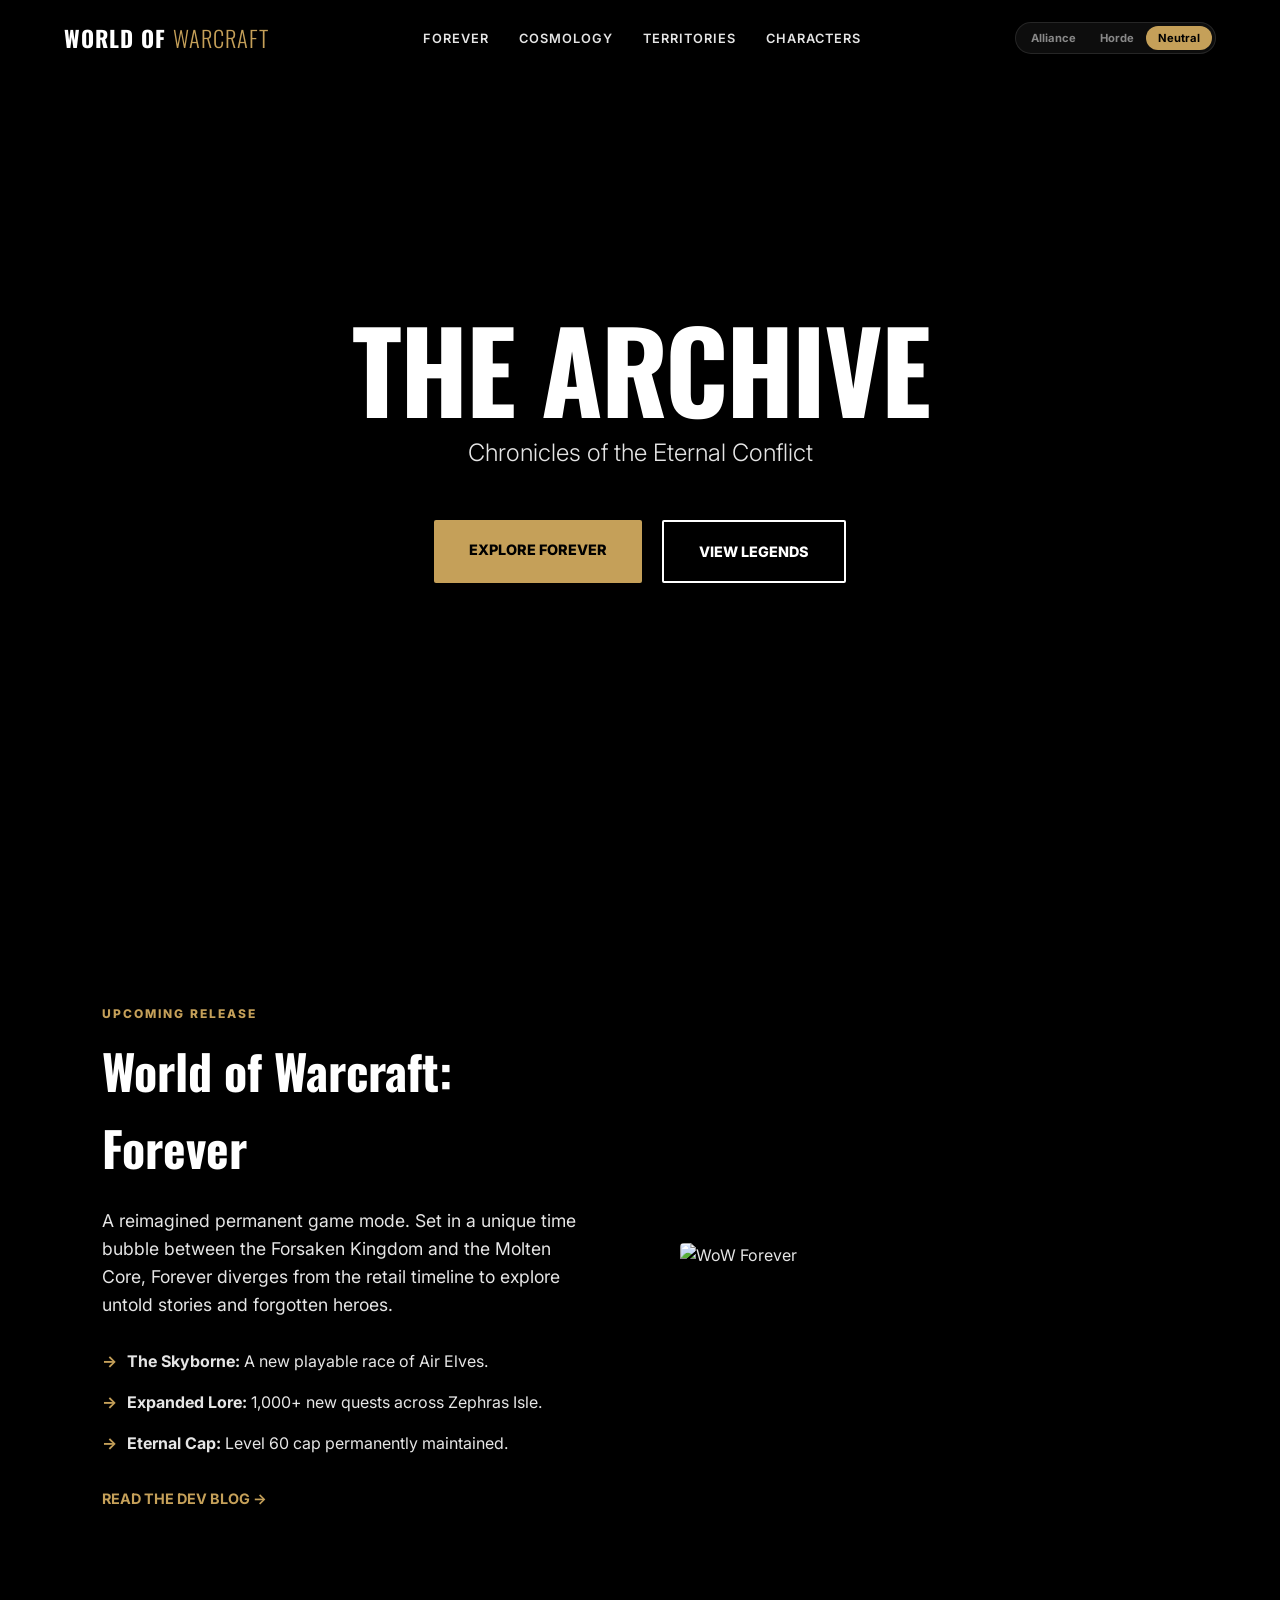
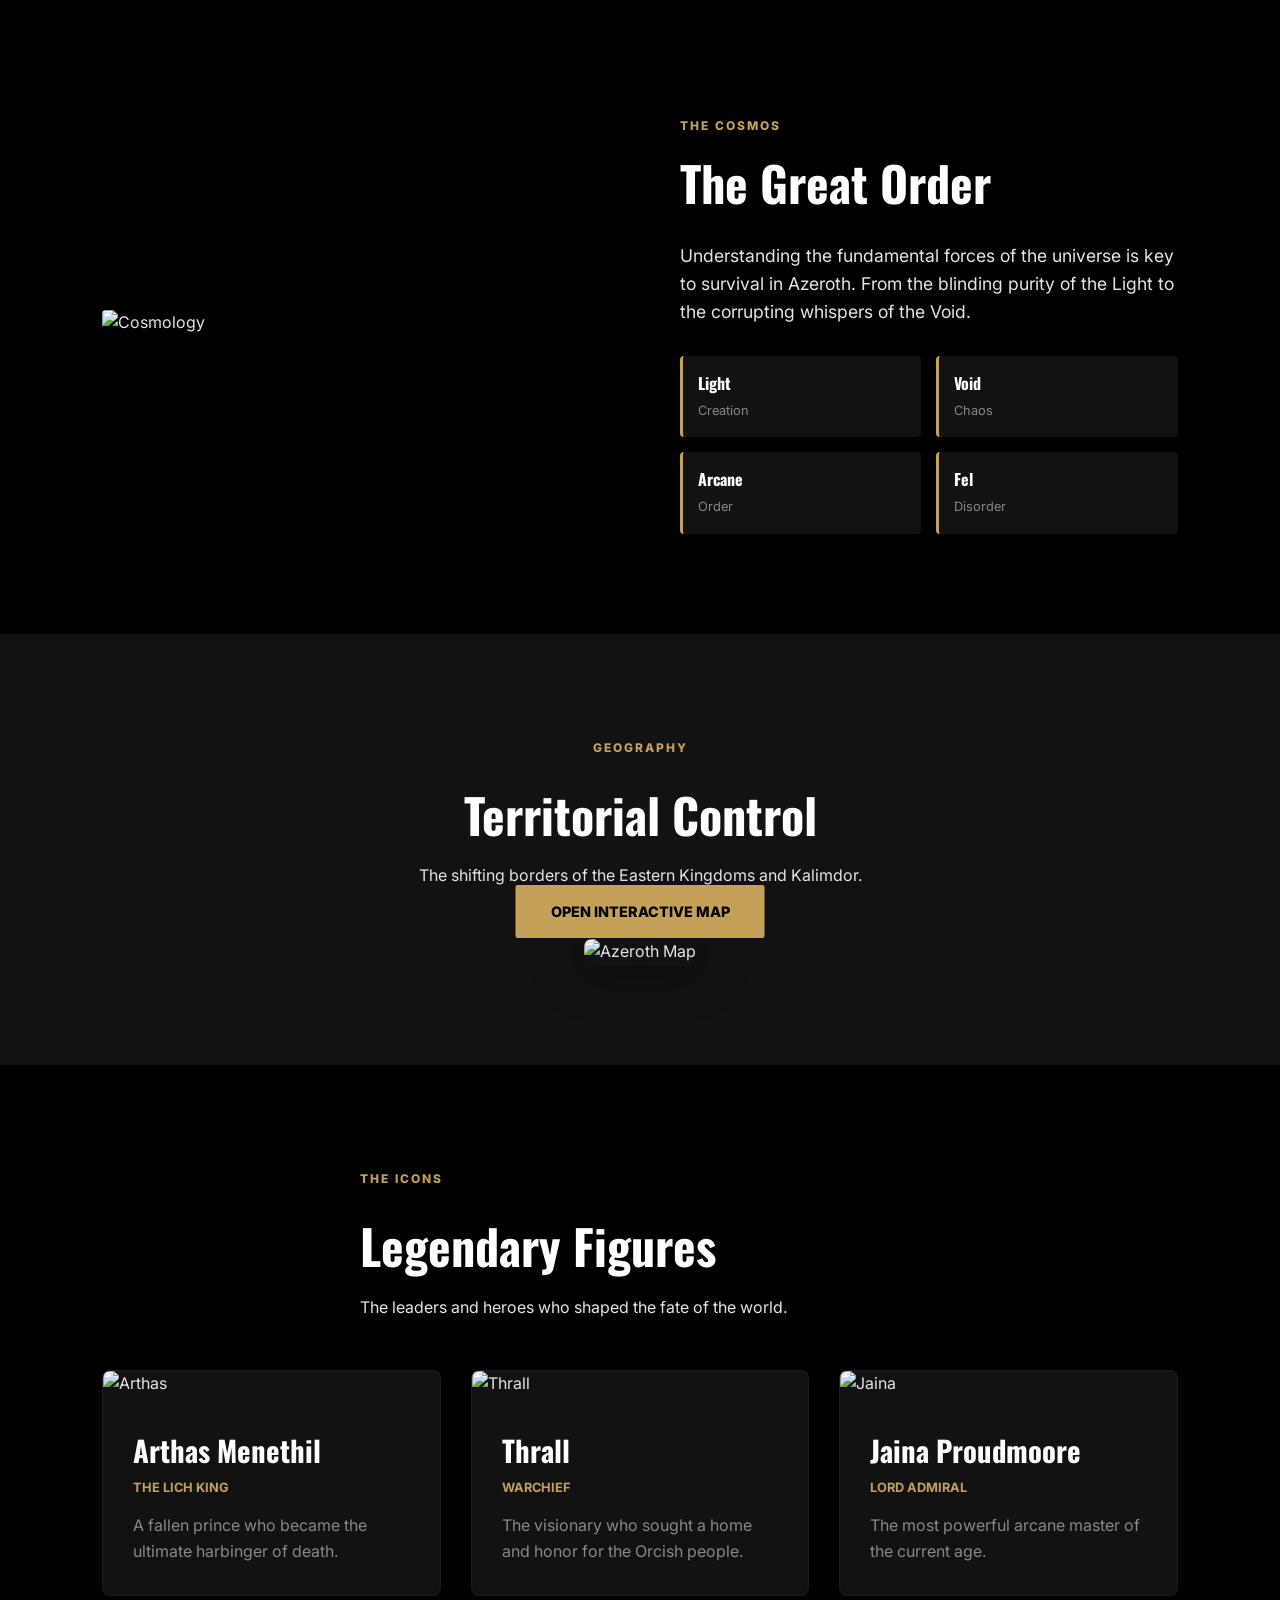
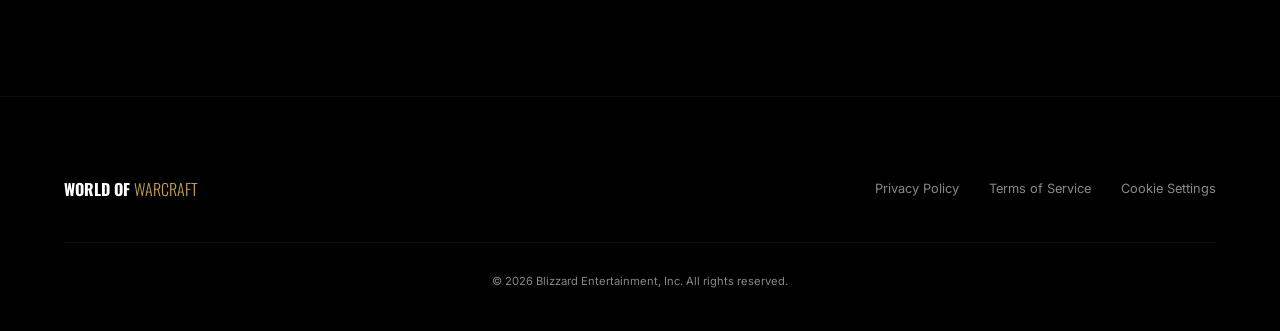
==== index.html @ a98f3af1 "Add files via upload" ====
<!DOCTYPE html>
<html lang="en" data-theme="neutral">
<head>
    <meta charset="UTF-8">
    <meta name="viewport" content="width=device-width, initial-scale=1.0">
    <title>World of Warcraft | Official Archive</title>
    <link rel="stylesheet" href="style.css">
    <link href="https://fonts.googleapis.com/css2?family=Inter:wght@300;400;600;800&family=Oswald:wght@500;700&display=swap" rel="stylesheet">
</head>
<body>

    <nav id="main-nav">
        <div class="nav-container">
            <div class="logo">WORLD OF <span class="logo-sub">WARCRAFT</span></div>
            <ul class="nav-links">
                <li><a href="#forever">Forever</a></li>
                <li><a href="#cosmology">Cosmology</a></li>
                <li><a href="#territories">Territories</a></li>
                <li><a href="#figures">Characters</a></li>
            </ul>
            <div class="theme-switcher">
                <button id="alliance-btn" class="faction-pill alliance">Alliance</button>
                <button id="horde-btn" class="faction-pill horde">Horde</button>
                <button id="neutral-btn" class="faction-pill neutral">Neutral</button>
            </div>
        </div>
    </nav>

    <header class="hero">
        <div class="hero-video-placeholder"></div>
        <div class="hero-content">
            <h1 class="hero-title">THE ARCHIVE</h1>
            <p class="hero-subtitle">Chronicles of the Eternal Conflict</p>
            <div class="hero-btns">
                <a href="#forever" class="btn-primary">Explore Forever</a>
                <a href="#figures" class="btn-secondary">View Legends</a>
            </div>
        </div>
    </header>

    <main>
        <!-- FEATURE SECTION 1: WoW Forever (Z-Pattern) -->
        <section id="forever" class="feature-row">
            <div class="feature-text">
                <span class="category-tag">Upcoming Release</span>
                <h2 class="feature-title">World of Warcraft: Forever</h2>
                <p class="feature-desc">A reimagined permanent game mode. Set in a unique time bubble between the Forsaken Kingdom and the Molten Core, Forever diverges from the retail timeline to explore untold stories and forgotten heroes.</p>
                <ul class="feature-list">
                    <li><strong>The Skyborne:</strong> A new playable race of Air Elves.</li>
                    <li><strong>Expanded Lore:</strong> 1,000+ new quests across Zephras Isle.</li>
                    <li><strong>Eternal Cap:</strong> Level 60 cap permanently maintained.</li>
                </ul>
                <a href="#" class="btn-text">Read the Dev Blog &rarr;</a>
            </div>
            <div class="feature-image">
                <img src="https://images.unsplash.com/photo-1518709268805-4e9042af9f23?q=80&w=800&auto=format&fit=crop" alt="WoW Forever">
            </div>
        </section>

        <!-- FEATURE SECTION 2: Cosmology (Reverse Z-Pattern) -->
        <section id="cosmology" class="feature-row reverse">
            <div class="feature-text">
                <span class="category-tag">The Cosmos</span>
                <h2 class="feature-title">The Great Order</h2>
                <p class="feature-desc">Understanding the fundamental forces of the universe is key to survival in Azeroth. From the blinding purity of the Light to the corrupting whispers of the Void.</p>
                <div class="cosmo-mini-grid">
                    <div class="mini-card"><strong>Light</strong><span>Creation</span></div>
                    <div class="mini-card"><strong>Void</strong><span>Chaos</span></div>
                    <div class="mini-card"><strong>Arcane</strong><span>Order</span></div>
                    <div class="mini-card"><strong>Fel</strong><span>Disorder</span></div>
                </div>
            </div>
            <div class="feature-image">
                <img src="https://images.unsplash.com/photo-1462332420958-3676abcbe77c?q=80&w=800&auto=format&fit=crop" alt="Cosmology">
            </div>
        </section>

        <!-- Territories Section (Full Width) -->
        <section id="territories" class="full-width-section">
            <div class="section-header-center">
                <span class="category-tag">Geography</span>
                <h2>Territorial Control</h2>
                <p>The shifting borders of the Eastern Kingdoms and Kalimdor.</p>
            </div>
            <div class="map-wrapper">
                <img src="https://images.unsplash.com/photo-1526778548025-fa27156f762c?q=80&w=1200&auto=format&fit=crop" alt="Azeroth Map" class="big-map">
                <div class="map-overlay">
                    <a href="https://mosqueras.com/world-of-warcraft-political-map/" target="_blank" class="btn-primary">Open Interactive Map</a>
                </div>
            </div>
        </section>

        <!-- Figures Section (Grid) -->
        <section id="figures" class="grid-section">
            <div class="section-header-center">
                <span class="category-tag">The Icons</span>
                <h2>Legendary Figures</h2>
                <p>The leaders and heroes who shaped the fate of the world.</p>
            </div>
            <div class="modern-grid">
                <div class="character-card">
                    <img src="https://images.unsplash.com/photo-1500648767791-00dcc994a43e?q=80&w=400&auto=format&fit=crop" alt="Arthas" class="char-img">
                    <div class="char-info">
                        <h3>Arthas Menethil</h3>
                        <span class="char-role">The Lich King</span>
                        <p>A fallen prince who became the ultimate harbinger of death.</p>
                    </div>
                </div>
                <div class="character-card">
                    <img src="https://images.unsplash.com/photo-1507003211169-0a1dd7228f2d?q=80&w=400&auto=format&fit=crop" alt="Thrall" class="char-img">
                    <div class="char-info">
                        <h3>Thrall</h3>
                        <span class="char-role">Warchief</span>
                        <p>The visionary who sought a home and honor for the Orcish people.</p>
                    </div>
                </div>
                <div class="character-card">
                    <img src="https://images.unsplash.com/photo-1438761681033-120ca78dc0ca?q=80&w=400&auto=format&fit=crop" alt="Jaina" class="char-img">
                    <div class="char-info">
                        <h3>Jaina Proudmoore</h3>
                        <span class="char-role">Lord Admiral</span>
                        <p>The most powerful arcane master of the current age.</p>
                    </div>
                </div>
            </div>
        </section>
    </main>

    <footer>
        <div class="footer-top">
            <div class="footer-logo">WORLD OF <span class="logo-sub">WARCRAFT</span></div>
            <div class="footer-links">
                <a href="#">Privacy Policy</a>
                <a href="#">Terms of Service</a>
                <a href="#">Cookie Settings</a>
            </div>
        </div>
        <div class="footer-bottom">
            <p>&copy; 2026 Blizzard Entertainment, Inc. All rights reserved.</p>
        </div>
    </footer>

    <script src="script.js"></script>
</body>
</html>
---- style.css ----
/* Blizzard-Inspired Modern Layout - Azeroth Archive */

:root {
    /* Core Palette - Deep Dark Gaming */
    --bg-black: #000000;
    --bg-surface: #121212;
    --bg-surface-hover: #1a1a1a;
    --text-white: #ffffff;
    --text-main: #e5e5e5;
    --text-muted: #888888;
    --accent: #C5A059; /* Default WoW Gold */
    --transition: all 0.3s cubic-bezier(0.25, 0.8, 0.25, 1);
}

/* Faction Theme Overrides */
[data-theme="alliance"] {
    --accent: #00a2ff;
    --bg-surface: #050c1a;
}

[data-theme="horde"] {
    --accent: #ff3c3c;
    --bg-surface: #1a0505;
}

* {
    margin: 0;
    padding: 0;
    box-sizing: border-box;
}

body {
    font-family: 'Inter', sans-serif;
    background-color: var(--bg-black);
    color: var(--text-main);
    line-height: 1.6;
    transition: background-color 0.5s ease;
}

/* --- NAVIGATION --- */
nav {
    position: fixed;
    top: 0;
    width: 100%;
    z-index: 1000;
    transition: var(--transition);
    padding: 20px 0;
}

/* Class added via JS when scrolling */
nav.scrolled {
    background-color: rgba(0, 0, 0, 0.95);
    padding: 10px 0;
    border-bottom: 1px solid rgba(255, 255, 255, 0.1);
    backdrop-filter: blur(15px);
}

.nav-container {
    max-width: 1400px;
    margin: 0 auto;
    display: flex;
    justify-content: space-between;
    align-items: center;
    padding: 0 5%;
}

.logo {
    font-family: 'Oswald', sans-serif;
    font-weight: 700;
    font-size: 1.4rem;
    color: var(--text-white);
    letter-spacing: 1px;
}

.logo-sub {
    color: var(--accent);
    font-weight: 300;
}

.nav-links {
    display: flex;
    list-style: none;
}

.nav-links li {
    margin: 0 15px;
}

.nav-links a {
    text-decoration: none;
    color: var(--text-main);
    font-size: 0.8rem;
    font-weight: 600;
    text-transform: uppercase;
    transition: var(--transition);
    letter-spacing: 1px;
}

.nav-links a:hover {
    color: var(--accent);
}

.theme-switcher {
    display: flex;
    background: rgba(255, 255, 255, 0.05);
    padding: 3px;
    border-radius: 50px;
    border: 1px solid rgba(255, 255, 255, 0.1);
}

.faction-pill {
    padding: 5px 12px;
    border: none;
    background: transparent;
    color: var(--text-muted);
    cursor: pointer;
    font-family: 'Inter', sans-serif;
    font-size: 0.7rem;
    font-weight: 700;
    border-radius: 50px;
    transition: var(--transition);
}

.faction-pill.active {
    background: var(--accent);
    color: #000;
}

/* --- HERO SECTION --- */
.hero {
    height: 100vh;
    display: flex;
    align-items: center;
    justify-content: center;
    text-align: center;
    color: var(--text-white);
    position: relative;
    overflow: hidden;
}

.hero-video-placeholder {
    position: absolute;
    top: 0;
    left: 0;
    width: 100%;
    height: 100%;
    background: linear-gradient(rgba(0,0,0,0.7), rgba(0,0,0,0.9)),
                url('https://images.unsplash.com/photo-1518709268805-4e9042af9f23?q=80&w=2000') center/cover;
    z-index: -1;
    transform: scale(1.1);
    transition: transform 10s linear;
}

.hero-content {
    max-width: 900px;
    padding: 0 20px;
}

.hero-title {
    font-family: 'Oswald', sans-serif;
    font-size: clamp(3.5rem, 12vw, 7rem);
    line-height: 0.9;
    font-weight: 700;
    margin-bottom: 1rem;
    letter-spacing: -2px;
    text-transform: uppercase;
}

.hero-subtitle {
    font-size: 1.5rem;
    font-weight: 300;
    color: var(--text-main);
    margin-bottom: 3rem;
}

.hero-btns {
    display: flex;
    gap: 20px;
    justify-content: center;
}

.btn-primary {
    background: var(--accent);
    color: #000;
    padding: 18px 35px;
    text-decoration: none;
    font-weight: 800;
    text-transform: uppercase;
    font-size: 0.9rem;
    transition: var(--transition);
    border-radius: 2px;
}

.btn-secondary {
    background: transparent;
    color: var(--text-white);
    padding: 18px 35px;
    text-decoration: none;
    font-weight: 800;
    text-transform: uppercase;
    font-size: 0.9rem;
    border: 2px solid var(--text-white);
    transition: var(--transition);
    border-radius: 2px;
}

.btn-primary:hover {
    filter: brightness(1.2);
    transform: scale(1.05);
}

.btn-secondary:hover {
    background: rgba(255,255,255,0.1);
}

/* --- FEATURE ROWS (Z-Pattern) --- */
.feature-row {
    display: flex;
    align-items: center;
    justify-content: center;
    padding: 100px 8%;
    gap: 80px;
    max-width: 1400px;
    margin: 0 auto;
}

.feature-row.reverse {
    flex-direction: row-reverse;
}

.feature-text {
    flex: 1;
    max-width: 550px;
}

.category-tag {
    display: inline-block;
    color: var(--accent);
    text-transform: uppercase;
    font-size: 0.75rem;
    font-weight: 800;
    letter-spacing: 2px;
    margin-bottom: 10px;
}

.feature-title {
    font-family: 'Oswald', sans-serif;
    font-size: 3rem;
    margin-bottom: 20px;
    color: var(--text-white);
}

.feature-desc {
    font-size: 1.1rem;
    color: var(--text-main);
    margin-bottom: 30px;
}

.feature-list {
    list-style: none;
    margin-bottom: 30px;
}

.feature-list li {
    margin-bottom: 15px;
    padding-left: 25px;
    position: relative;
    color: var(--text-main);
}

.feature-list li::before {
    content: "→";
    position: absolute;
    left: 0;
    color: var(--accent);
    font-weight: bold;
}

.btn-text {
    color: var(--accent);
    text-decoration: none;
    font-weight: 700;
    text-transform: uppercase;
    font-size: 0.9rem;
    transition: var(--transition);
}

.btn-text:hover {
    text-decoration: underline;
}

.feature-image {
    flex: 1;
    position: relative;
}

.feature-image img {
    width: 100%;
    border-radius: 4px;
    box-shadow: 0 20px 40px rgba(0,0,0,0.6);
    transition: var(--transition);
}

.feature-image img:hover {
    transform: scale(1.02);
}

/* Cosmology Mini Grid */
.cosmo-mini-grid {
    display: grid;
    grid-template-columns: 1fr 1fr;
    gap: 15px;
    margin-top: 30px;
}

.mini-card {
    background: var(--bg-surface);
    padding: 15px;
    border-radius: 4px;
    border-left: 3px solid var(--accent);
}

.mini-card strong {
    display: block;
    color: var(--text-white);
    font-family: 'Oswald', sans-serif;
}

.mini-card span {
    font-size: 0.8rem;
    color: var(--text-muted);
}

/* --- TERRITORIES (FULL WIDTH) --- */
.full-width-section {
    padding: 100px 0;
    background: var(--bg-surface);
    text-align: center;
}

.section-header-center {
    max-width: 600px;
    margin: 0 auto 50px;
    padding: 0 20px;
}

.section-header-center h2 {
    font-family: 'Oswald', sans-serif;
    font-size: 3rem;
    color: var(--text-white);
    margin: 10px 0;
}

.map-wrapper {
    position: relative;
    max-width: 1200px;
    margin: 0 auto;
    padding: 0 20px;
}

.big-map {
    width: 100%;
    border-radius: 8px;
    box-shadow: 0 0 50px rgba(0,0,0,0.5);
}

.map-overlay {
    position: absolute;
    bottom: 40px;
    left: 50%;
    transform: translateX(-50%);
}

/* --- CHARACTERS GRID --- */
.grid-section {
    padding: 100px 8%;
    max-width: 1400px;
    margin: 0 auto;
}

.modern-grid {
    display: grid;
    grid-template-columns: repeat(auto-fit, minmax(300px, 1fr));
    gap: 30px;
}

.character-card {
    background: var(--bg-surface);
    border-radius: 8px;
    overflow: hidden;
    transition: var(--transition);
    border: 1px solid rgba(255,255,255,0.05);
}

.char-img {
    width: 100%;
    height: 400px;
    object-fit: cover;
    transition: var(--transition);
}

.char-info {
    padding: 30px;
}

.char-info h3 {
    font-family: 'Oswald', sans-serif;
    font-size: 1.8rem;
    color: var(--text-white);
    margin-bottom: 5px;
}

.char-role {
    display: block;
    color: var(--accent);
    font-weight: 700;
    text-transform: uppercase;
    font-size: 0.8rem;
    margin-bottom: 15px;
}

.char-info p {
    color: var(--text-muted);
    font-size: 1rem;
}

.character-card:hover {
    transform: translateY(-10px);
    border-color: var(--accent);
}

.character-card:hover .char-img {
    transform: scale(1.05);
}

/* Footer */
footer {
    background: #000;
    padding: 80px 5% 40px;
    border-top: 1px solid rgba(255,255,255,0.05);
}

.footer-top {
    display: flex;
    justify-content: space-between;
    align-items: center;
    margin-bottom: 40px;
}

.footer-logo {
    font-family: 'Oswald', sans-serif;
    font-weight: 700;
    color: var(--text-white);
}

.footer-logo span {
    color: var(--accent);
}

.footer-links {
    display: flex;
    gap: 30px;
}

.footer-links a {
    color: var(--text-muted);
    text-decoration: none;
    font-size: 0.8rem;
    transition: var(--transition);
}

.footer-links a:hover {
    color: var(--text-white);
}

.footer-bottom {
    text-align: center;
    padding-top: 30px;
    border-top: 1px solid rgba(255,255,255,0.05);
    color: var(--text-muted);
    font-size: 0.7rem;
}

/* Responsive */
@media (max-width: 992px) {
    .feature-row, .feature-row.reverse {
        flex-direction: column;
        text-align: center;
        gap: 40px;
    }
    .feature-text {
        max-width: 100%;
    }
    .feature-list li {
        text-align: left;
    }
    .hero-title {
        font-size: 4rem;
    }
}

@media (max-width: 768px) {
    .nav-links { display: none; }
    .hero-btns { flex-direction: column; }
}
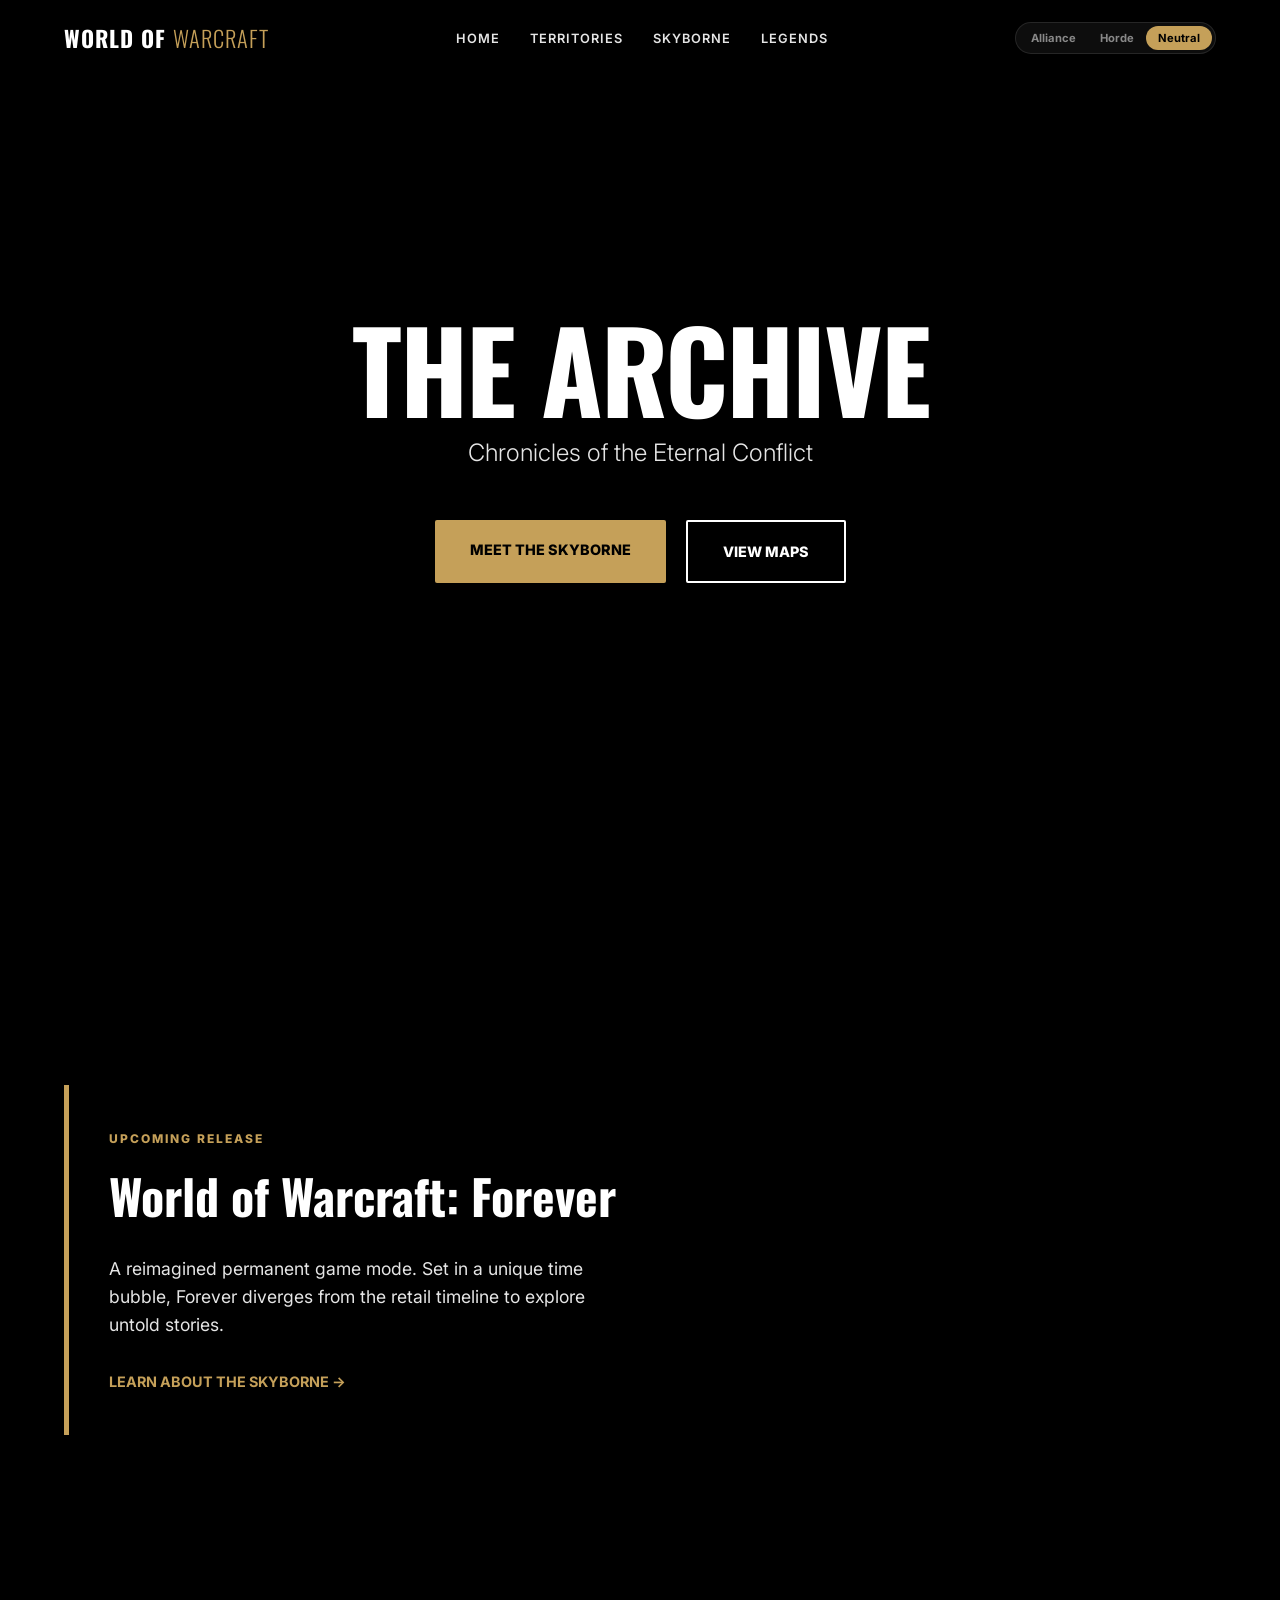
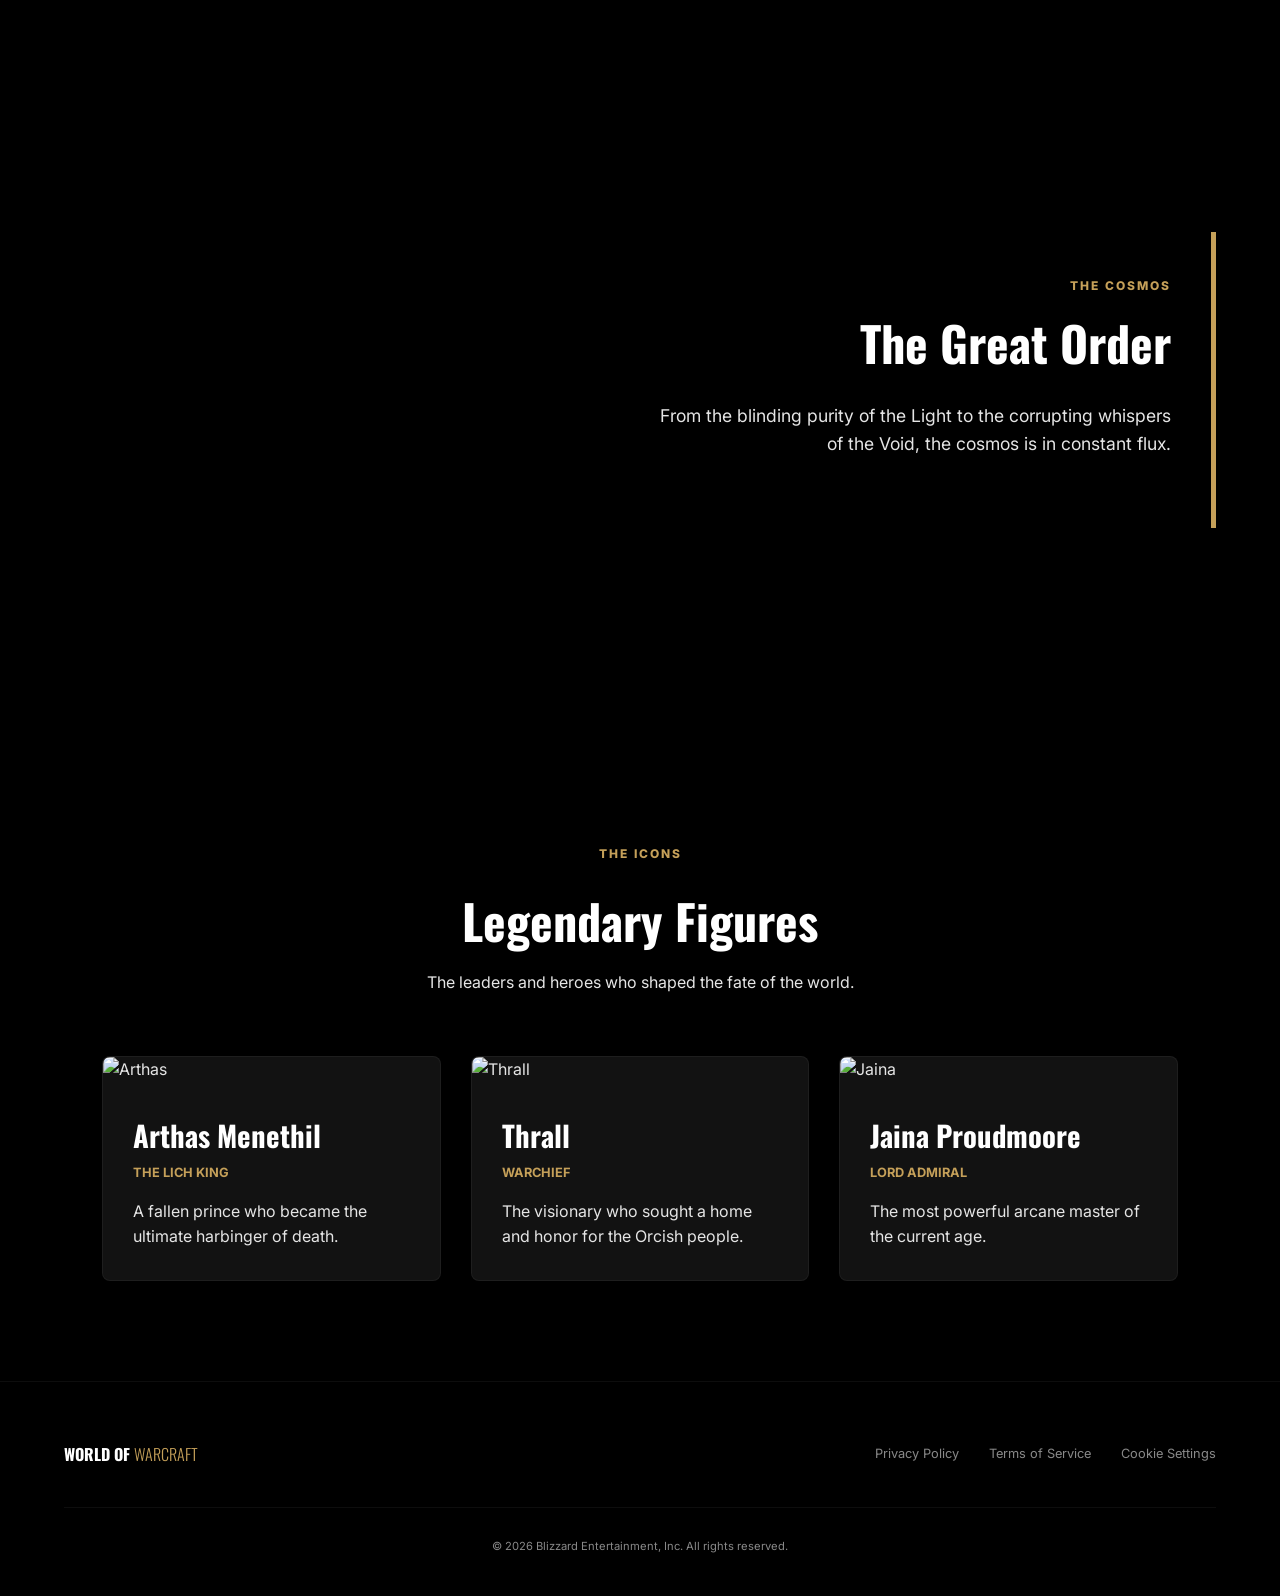
==== commit 68740520: "Add files via upload" ====
--- a/index.html
+++ b/index.html
@@ -13,10 +13,10 @@
         <div class="nav-container">
             <div class="logo">WORLD OF <span class="logo-sub">WARCRAFT</span></div>
             <ul class="nav-links">
-                <li><a href="#forever">Forever</a></li>
-                <li><a href="#cosmology">Cosmology</a></li>
-                <li><a href="#territories">Territories</a></li>
-                <li><a href="#figures">Characters</a></li>
+                <li><a href="index.html">Home</a></li>
+                <li><a href="maps.html">Territories</a></li>
+                <li><a href="skyborne.html">Skyborne</a></li>
+                <li><a href="#figures">Legends</a></li>
             </ul>
             <div class="theme-switcher">
                 <button id="alliance-btn" class="faction-pill alliance">Alliance</button>
@@ -27,70 +27,38 @@
     </nav>
 
     <header class="hero">
-        <div class="hero-video-placeholder"></div>
         <div class="hero-content">
             <h1 class="hero-title">THE ARCHIVE</h1>
             <p class="hero-subtitle">Chronicles of the Eternal Conflict</p>
             <div class="hero-btns">
-                <a href="#forever" class="btn-primary">Explore Forever</a>
-                <a href="#figures" class="btn-secondary">View Legends</a>
+                <a href="skyborne.html" class="btn-primary">Meet the Skyborne</a>
+                <a href="maps.html" class="btn-secondary">View Maps</a>
             </div>
         </div>
     </header>
 
     <main>
-        <!-- FEATURE SECTION 1: WoW Forever (Z-Pattern) -->
-        <section id="forever" class="feature-row">
-            <div class="feature-text">
-                <span class="category-tag">Upcoming Release</span>
-                <h2 class="feature-title">World of Warcraft: Forever</h2>
-                <p class="feature-desc">A reimagined permanent game mode. Set in a unique time bubble between the Forsaken Kingdom and the Molten Core, Forever diverges from the retail timeline to explore untold stories and forgotten heroes.</p>
-                <ul class="feature-list">
-                    <li><strong>The Skyborne:</strong> A new playable race of Air Elves.</li>
-                    <li><strong>Expanded Lore:</strong> 1,000+ new quests across Zephras Isle.</li>
-                    <li><strong>Eternal Cap:</strong> Level 60 cap permanently maintained.</li>
-                </ul>
-                <a href="#" class="btn-text">Read the Dev Blog &rarr;</a>
-            </div>
-            <div class="feature-image">
-                <img src="https://images.unsplash.com/photo-1518709268805-4e9042af9f23?q=80&w=800&auto=format&fit=crop" alt="WoW Forever">
-            </div>
-        </section>
-
-        <!-- FEATURE SECTION 2: Cosmology (Reverse Z-Pattern) -->
-        <section id="cosmology" class="feature-row reverse">
-            <div class="feature-text">
-                <span class="category-tag">The Cosmos</span>
-                <h2 class="feature-title">The Great Order</h2>
-                <p class="feature-desc">Understanding the fundamental forces of the universe is key to survival in Azeroth. From the blinding purity of the Light to the corrupting whispers of the Void.</p>
-                <div class="cosmo-mini-grid">
-                    <div class="mini-card"><strong>Light</strong><span>Creation</span></div>
-                    <div class="mini-card"><strong>Void</strong><span>Chaos</span></div>
-                    <div class="mini-card"><strong>Arcane</strong><span>Order</span></div>
-                    <div class="mini-card"><strong>Fel</strong><span>Disorder</span></div>
-                </div>
-            </div>
-            <div class="feature-image">
-                <img src="https://images.unsplash.com/photo-1462332420958-3676abcbe77c?q=80&w=800&auto=format&fit=crop" alt="Cosmology">
-            </div>
-        </section>
-
-        <!-- Territories Section (Full Width) -->
-        <section id="territories" class="full-width-section">
-            <div class="section-header-center">
-                <span class="category-tag">Geography</span>
-                <h2>Territorial Control</h2>
-                <p>The shifting borders of the Eastern Kingdoms and Kalimdor.</p>
-            </div>
-            <div class="map-wrapper">
-                <img src="https://images.unsplash.com/photo-1526778548025-fa27156f762c?q=80&w=1200&auto=format&fit=crop" alt="Azeroth Map" class="big-map">
-                <div class="map-overlay">
-                    <a href="https://mosqueras.com/world-of-warcraft-political-map/" target="_blank" class="btn-primary">Open Interactive Map</a>
+        <section class="bg-section section-1">
+            <div class="content-overlay">
+                <div class="text-block">
+                    <span class="category-tag">Upcoming Release</span>
+                    <h2 class="feature-title">World of Warcraft: Forever</h2>
+                    <p class="feature-desc">A reimagined permanent game mode. Set in a unique time bubble, Forever diverges from the retail timeline to explore untold stories.</p>
+                    <a href="skyborne.html" class="btn-text">Learn about the Skyborne &rarr;</a>
                 </div>
             </div>
         </section>
 
-        <!-- Figures Section (Grid) -->
+        <section class="bg-section section-2">
+            <div class="content-overlay">
+                <div class="text-block reverse">
+                    <span class="category-tag">The Cosmos</span>
+                    <h2 class="feature-title">The Great Order</h2>
+                    <p class="feature-desc">From the blinding purity of the Light to the corrupting whispers of the Void, the cosmos is in constant flux.</p>
+                </div>
+            </div>
+        </section>
+
         <section id="figures" class="grid-section">
             <div class="section-header-center">
                 <span class="category-tag">The Icons</span>
--- a/style.css
+++ b/style.css
@@ -47,7 +47,6 @@
     padding: 20px 0;
 }
 
-/* Class added via JS when scrolling */
 nav.scrolled {
     background-color: rgba(0, 0, 0, 0.95);
     padding: 10px 0;
@@ -135,25 +134,8 @@
     text-align: center;
     color: var(--text-white);
     position: relative;
-    overflow: hidden;
-}
-
-.hero-video-placeholder {
-    position: absolute;
-    top: 0;
-    left: 0;
-    width: 100%;
-    height: 100%;
-    background: linear-gradient(rgba(0,0,0,0.7), rgba(0,0,0,0.9)),
-                url('https://images.unsplash.com/photo-1518709268805-4e9042af9f23?q=80&w=2000') center/cover;
-    z-index: -1;
-    transform: scale(1.1);
-    transition: transform 10s linear;
-}
-
-.hero-content {
-    max-width: 900px;
-    padding: 0 20px;
+    background: linear-gradient(rgba(0,0,0,0.6), rgba(0,0,0,0.9)),
+                url('https://images.unsplash.com/photo-1518709268805-4e9042af9f23?q=80&w=2000') center/cover no-repeat fixed;
 }
 
 .hero-title {
@@ -209,28 +191,51 @@
     transform: scale(1.05);
 }
 
-.btn-secondary:hover {
-    background: rgba(255,255,255,0.1);
-}
-
-/* --- FEATURE ROWS (Z-Pattern) --- */
-.feature-row {
+/* --- BACKGROUND SECTIONS (PARALLAX) --- */
+.bg-section {
+    position: relative;
+    min-height: 80vh;
     display: flex;
     align-items: center;
     justify-content: center;
-    padding: 100px 8%;
-    gap: 80px;
-    max-width: 1400px;
+    background-attachment: fixed;
+    background-position: center;
+    background-repeat: no-repeat;
+    background-size: cover;
+    padding: 100px 5%;
+}
+
+.section-1 {
+    background-image: linear-gradient(rgba(0,0,0,0.8), rgba(0,0,0,0.8)),
+                      url('https://images.unsplash.com/photo-1464802686167-bca797c1456b?q=80&w=2000');
+}
+
+.section-2 {
+    background-image: linear-gradient(rgba(0,0,0,0.8), rgba(0,0,0,0.8)),
+                      url('https://images.unsplash.com/photo-1462332420958-3676abcbe77c?q=80&w=2000');
+}
+
+.content-overlay {
+    max-width: 1200px;
+    width: 100%;
     margin: 0 auto;
 }
 
-.feature-row.reverse {
-    flex-direction: row-reverse;
-}
-
-.feature-text {
-    flex: 1;
-    max-width: 550px;
+.text-block {
+    max-width: 600px;
+    padding: 40px;
+    background: rgba(0,0,0,0.6);
+    backdrop-filter: blur(10px);
+    border-left: 5px solid var(--accent);
+    border-radius: 0 8px 8px 0;
+}
+
+.text-block.reverse {
+    margin-left: auto;
+    border-left: none;
+    border-right: 5px solid var(--accent);
+    border-radius: 8px 0 0 8px;
+    text-align: right;
 }
 
 .category-tag {
@@ -256,26 +261,6 @@
     margin-bottom: 30px;
 }
 
-.feature-list {
-    list-style: none;
-    margin-bottom: 30px;
-}
-
-.feature-list li {
-    margin-bottom: 15px;
-    padding-left: 25px;
-    position: relative;
-    color: var(--text-main);
-}
-
-.feature-list li::before {
-    content: "→";
-    position: absolute;
-    left: 0;
-    color: var(--accent);
-    font-weight: bold;
-}
-
 .btn-text {
     color: var(--accent);
     text-decoration: none;
@@ -285,99 +270,25 @@
     transition: var(--transition);
 }
 
-.btn-text:hover {
-    text-decoration: underline;
-}
-
-.feature-image {
-    flex: 1;
-    position: relative;
-}
-
-.feature-image img {
-    width: 100%;
-    border-radius: 4px;
-    box-shadow: 0 20px 40px rgba(0,0,0,0.6);
-    transition: var(--transition);
-}
-
-.feature-image img:hover {
-    transform: scale(1.02);
-}
-
-/* Cosmology Mini Grid */
-.cosmo-mini-grid {
-    display: grid;
-    grid-template-columns: 1fr 1fr;
-    gap: 15px;
-    margin-top: 30px;
-}
-
-.mini-card {
-    background: var(--bg-surface);
-    padding: 15px;
-    border-radius: 4px;
-    border-left: 3px solid var(--accent);
-}
-
-.mini-card strong {
-    display: block;
-    color: var(--text-white);
-    font-family: 'Oswald', sans-serif;
-}
-
-.mini-card span {
-    font-size: 0.8rem;
-    color: var(--text-muted);
-}
-
-/* --- TERRITORIES (FULL WIDTH) --- */
-.full-width-section {
-    padding: 100px 0;
-    background: var(--bg-surface);
-    text-align: center;
-}
-
-.section-header-center {
-    max-width: 600px;
-    margin: 0 auto 50px;
-    padding: 0 20px;
-}
-
-.section-header-center h2 {
-    font-family: 'Oswald', sans-serif;
-    font-size: 3rem;
-    color: var(--text-white);
-    margin: 10px 0;
-}
-
-.map-wrapper {
-    position: relative;
-    max-width: 1200px;
-    margin: 0 auto;
-    padding: 0 20px;
-}
-
-.big-map {
-    width: 100%;
-    border-radius: 8px;
-    box-shadow: 0 0 50px rgba(0,0,0,0.5);
-}
-
-.map-overlay {
-    position: absolute;
-    bottom: 40px;
-    left: 50%;
-    transform: translateX(-50%);
-}
-
-/* --- CHARACTERS GRID --- */
+/* --- GRID SECTIONS --- */
 .grid-section {
     padding: 100px 8%;
     max-width: 1400px;
     margin: 0 auto;
 }
 
+.section-header-center {
+    text-align: center;
+    margin-bottom: 60px;
+}
+
+.section-header-center h2 {
+    font-family: 'Oswald', sans-serif;
+    font-size: 3rem;
+    color: var(--text-white);
+    margin: 10px 0;
+}
+
 .modern-grid {
     display: grid;
     grid-template-columns: repeat(auto-fit, minmax(300px, 1fr));
@@ -419,24 +330,119 @@
     margin-bottom: 15px;
 }
 
-.char-info p {
-    color: var(--text-muted);
-    font-size: 1rem;
-}
-
 .character-card:hover {
     transform: translateY(-10px);
     border-color: var(--accent);
 }
 
-.character-card:hover .char-img {
-    transform: scale(1.05);
+/* --- MAPS PAGE --- */
+.page-maps {
+    background-color: var(--bg-black);
+}
+
+.page-header {
+    height: 40vh;
+    display: flex;
+    align-items: center;
+    justify-content: center;
+    text-align: center;
+    background: linear-gradient(rgba(0,0,0,0.8), rgba(0,0,0,0.8)),
+                url('https://images.unsplash.com/photo-1526778548025-fa27156f762c?q=80&w=2000') center/cover;
+    color: var(--text-white);
+}
+
+.page-title {
+    font-family: 'Oswald', sans-serif;
+    font-size: 4rem;
+    text-transform: uppercase;
+}
+
+.map-container {
+    max-width: 1200px;
+    margin: 0 auto;
+    padding: 50px 20px;
+}
+
+.map-card {
+    background: var(--bg-surface);
+    border-radius: 12px;
+    overflow: hidden;
+    border: 1px solid rgba(255,255,255,0.1);
+    text-align: center;
+}
+
+.map-header {
+    padding: 30px;
+    font-family: 'Oswald', sans-serif;
+    font-size: 1.5rem;
+    background: rgba(255,255,255,0.05);
+}
+
+.main-map {
+    width: 100%;
+    display: block;
+}
+
+.map-info {
+    padding: 40px;
+}
+
+.map-info h3 {
+    font-family: 'Oswald', sans-serif;
+    font-size: 2rem;
+    margin-bottom: 15px;
+}
+
+.map-info p {
+    margin-bottom: 30px;
+    color: var(--text-muted);
+}
+
+/* --- SKYBORNE PAGE --- */
+.page-skyborne {
+    background-color: var(--bg-black);
+}
+
+.skyborne-header {
+    height: 40vh;
+    display: flex;
+    align-items: center;
+    justify-content: center;
+    text-align: center;
+    background: linear-gradient(rgba(0,0,0,0.7), rgba(0,0,0,0.7)),
+                url('https://images.unsplash.com/photo-1464802686167-bca797c1456b?q=80&w=2000') center/cover;
+    color: var(--text-white);
+}
+
+.info-split {
+    display: grid;
+    grid-template-columns: 1fr 1fr;
+    gap: 50px;
+    align-items: center;
+    padding: 50px 0;
+}
+
+.info-text {
+    padding: 20px;
+}
+
+.themed-img {
+    width: 100%;
+    border-radius: 8px;
+    box-shadow: 0 20px 40px rgba(0,0,0,0.5);
+}
+
+.cta-banner {
+    background: var(--bg-surface);
+    padding: 60px;
+    border-radius: 12px;
+    border: 1px solid var(--accent);
 }
 
 /* Footer */
 footer {
     background: #000;
-    padding: 80px 5% 40px;
+    padding: 60px 5% 40px;
     border-top: 1px solid rgba(255,255,255,0.05);
 }
 
@@ -483,7 +489,7 @@
 
 /* Responsive */
 @media (max-width: 992px) {
-    .feature-row, .feature-row.reverse {
+    .feature-row {
         flex-direction: column;
         text-align: center;
         gap: 40px;
@@ -491,15 +497,12 @@
     .feature-text {
         max-width: 100%;
     }
-    .feature-list li {
-        text-align: left;
-    }
-    .hero-title {
-        font-size: 4rem;
+    .info-split {
+        grid-template-columns: 1fr;
     }
 }
 
 @media (max-width: 768px) {
     .nav-links { display: none; }
-    .hero-btns { flex-direction: column; }
-}
+    .hero-title { font-size: 3rem; }
+}
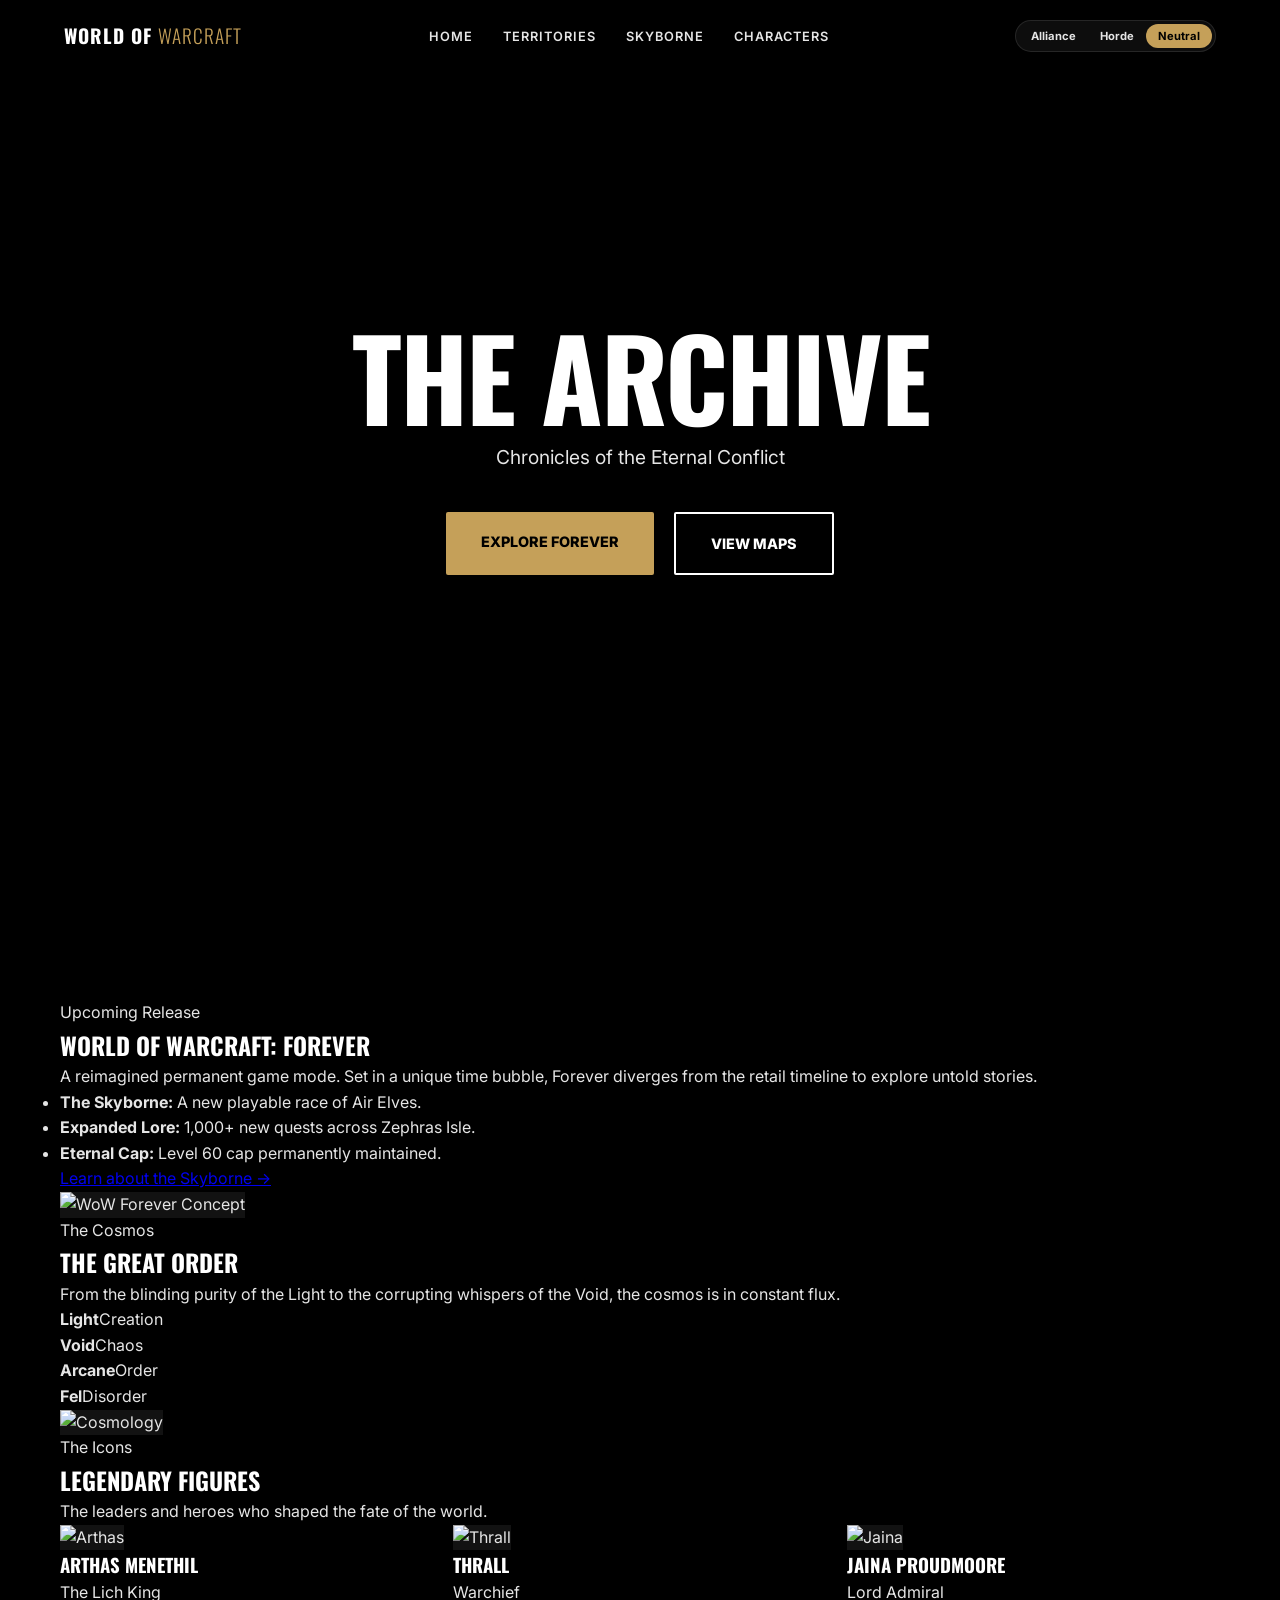
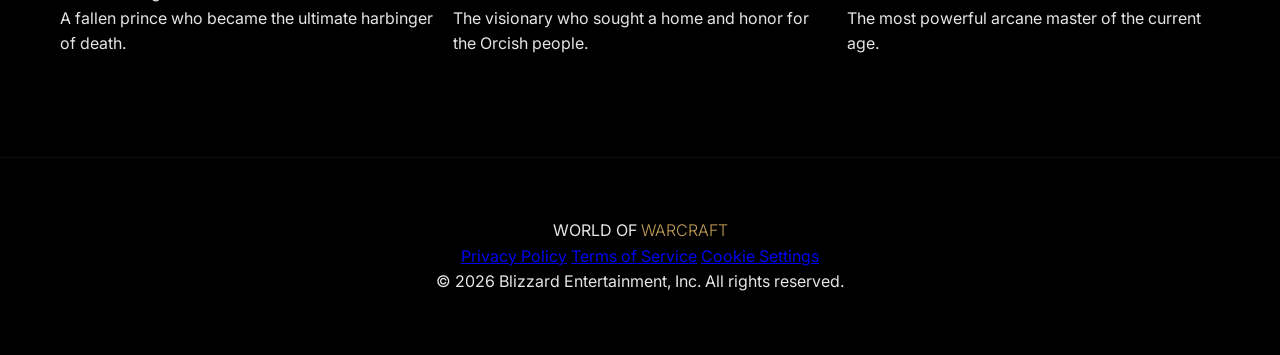
==== commit 4e48469a: "Add files via upload" ====
--- a/index.html
+++ b/index.html
@@ -16,46 +16,60 @@
                 <li><a href="index.html">Home</a></li>
                 <li><a href="maps.html">Territories</a></li>
                 <li><a href="skyborne.html">Skyborne</a></li>
-                <li><a href="#figures">Legends</a></li>
+                <li><a href="#figures">Characters</a></li>
             </ul>
             <div class="theme-switcher">
                 <button id="alliance-btn" class="faction-pill alliance">Alliance</button>
                 <button id="horde-btn" class="faction-pill horde">Horde</button>
                 <button id="neutral-btn" class="faction-pill neutral">Neutral</button>
             </div>
-        </div>
-    </nav>
+        </nav>
 
     <header class="hero">
         <div class="hero-content">
             <h1 class="hero-title">THE ARCHIVE</h1>
             <p class="hero-subtitle">Chronicles of the Eternal Conflict</p>
             <div class="hero-btns">
-                <a href="skyborne.html" class="btn-primary">Meet the Skyborne</a>
+                <a href="skyborne.html" class="btn-primary">Explore Forever</a>
                 <a href="maps.html" class="btn-secondary">View Maps</a>
             </div>
         </div>
     </header>
 
     <main>
-        <section class="bg-section section-1">
-            <div class="content-overlay">
-                <div class="text-block">
-                    <span class="category-tag">Upcoming Release</span>
-                    <h2 class="feature-title">World of Warcraft: Forever</h2>
-                    <p class="feature-desc">A reimagined permanent game mode. Set in a unique time bubble, Forever diverges from the retail timeline to explore untold stories.</p>
-                    <a href="skyborne.html" class="btn-text">Learn about the Skyborne &rarr;</a>
-                </div>
+        <section class="feature-row">
+            <div class="feature-text">
+                <span class="category-tag">Upcoming Release</span>
+                <h2 class="feature-title">World of Warcraft: Forever</h2>
+                <p class="feature-desc">A reimagined permanent game mode. Set in a unique time bubble, Forever diverges from the retail timeline to explore untold stories.</p>
+                <ul class="feature-list">
+                    <li><strong>The Skyborne:</strong> A new playable race of Air Elves.</li>
+                    <li><strong>Expanded Lore:</strong> 1,000+ new quests across Zephras Isle.</li>
+                    <li><strong>Eternal Cap:</strong> Level 60 cap permanently maintained.</li>
+                </ul>
+                <a href="skyborne.html" class="btn-text">Learn about the Skyborne &rarr;</a>
+            </div>
+            <div class="feature-image">
+                <!-- High-res cinematic world image -->
+                <img src="https://images.unsplash.com/photo-1506744038136-46286d3//photo-1506744038136-46286d3?q=80&w=800&auto=format&fit=crop" alt="WoW Forever Concept">
             </div>
         </section>
 
-        <section class="bg-section section-2">
-            <div class="content-overlay">
-                <div class="text-block reverse">
-                    <span class="category-tag">The Cosmos</span>
-                    <h2 class="feature-title">The Great Order</h2>
-                    <p class="feature-desc">From the blinding purity of the Light to the corrupting whispers of the Void, the cosmos is in constant flux.</p>
+        <section class="feature-row reverse">
+            <div class="feature-text">
+                <span class="category-tag">The Cosmos</span>
+                <h2 class="feature-title">The Great Order</h2>
+                <p class="feature-desc">From the blinding purity of the Light to the corrupting whispers of the Void, the cosmos is in constant flux.</p>
+                <div class="cosmo-mini-grid">
+                    <div class="mini-card"><strong>Light</strong><span>Creation</span></div>
+                    <div class="mini-card"><strong>Void</strong><span>Chaos</span></div>
+                    <div class="mini-card"><strong>Arcane</strong><span>Order</span></div>
+                    <div class="mini-card"><strong>Fel</strong><span>Disorder</span></div>
                 </div>
+            </div>
+            <div class="feature-image">
+                <!-- Abstract celestial/cosmic image -->
+                <img src="https://images.unsplash.com/photo-1462331940025-496dfbfc85e4?q=80&w=800&auto=format&fit=crop" alt="Cosmology">
             </div>
         </section>
 
@@ -67,7 +81,8 @@
             </div>
             <div class="modern-grid">
                 <div class="character-card">
-                    <img src="https://images.unsplash.com/photo-1500648767791-00dcc994a43e?q=80&w=400&auto=format&fit=crop" alt="Arthas" class="char-img">
+                    <!-- Frost/Storm portrait -->
+                    <img src="https://images.unsplash.com/photo-1516912667787-39703967873b?q=80&w=400&auto=format&fit=crop" alt="Arthas" class="char-img">
                     <div class="char-info">
                         <h3>Arthas Menethil</h3>
                         <span class="char-role">The Lich King</span>
@@ -75,6 +90,7 @@
                     </div>
                 </div>
                 <div class="character-card">
+                    <!-- Earth/Strength portrait -->
                     <img src="https://images.unsplash.com/photo-1507003211169-0a1dd7228f2d?q=80&w=400&auto=format&fit=crop" alt="Thrall" class="char-img">
                     <div class="char-info">
                         <h3>Thrall</h3>
@@ -83,6 +99,7 @@
                     </div>
                 </div>
                 <div class="character-card">
+                    <!-- Arcane/Light portrait -->
                     <img src="https://images.unsplash.com/photo-1438761681033-120ca78dc0ca?q=80&w=400&auto=format&fit=crop" alt="Jaina" class="char-img">
                     <div class="char-info">
                         <h3>Jaina Proudmoore</h3>
--- a/style.css
+++ b/style.css
@@ -7,12 +7,12 @@
     --bg-surface-hover: #1a1a1a;
     --text-white: #ffffff;
     --text-main: #e5e5e5;
-    --text-muted: #888888;
+    --text-dim: #777777;
     --accent: #C5A059; /* Default WoW Gold */
     --transition: all 0.3s cubic-bezier(0.25, 0.8, 0.25, 1);
 }
 
-/* Faction Theme Overrides */
+/* High-Saturation Faction Overrides */
 [data-theme="alliance"] {
     --accent: #00a2ff;
     --bg-surface: #050c1a;
@@ -37,7 +37,14 @@
     transition: background-color 0.5s ease;
 }
 
-/* --- NAVIGATION --- */
+/* Typography */
+h1, h2, h3, h4, .logo {
+    font-family: 'Oswald', sans-serif;
+    text-transform: uppercase;
+    color: var(--text-white);
+}
+
+/* Navigation */
 nav {
     position: fixed;
     top: 0;
@@ -64,10 +71,8 @@
 }
 
 .logo {
-    font-family: 'Oswald', sans-serif;
+    font-size: 1.2rem;
     font-weight: 700;
-    font-size: 1.4rem;
-    color: var(--text-white);
     letter-spacing: 1px;
 }
 
@@ -139,7 +144,6 @@
 }
 
 .hero-title {
-    font-family: 'Oswald', sans-serif;
     font-size: clamp(3.5rem, 12vw, 7rem);
     line-height: 0.9;
     font-weight: 700;
@@ -148,11 +152,15 @@
     text-transform: uppercase;
 }
 
-.hero-subtitle {
-    font-size: 1.5rem;
-    font-weight: 300;
+.hero-title span {
+    color: var(--accent);
+}
+
+.hero-content p {
+    font-size: 1.2rem;
     color: var(--text-main);
-    margin-bottom: 3rem;
+    max-width: 600px;
+    margin: 0 auto 2.5rem;
 }
 
 .hero-btns {
@@ -191,155 +199,183 @@
     transform: scale(1.05);
 }
 
-/* --- BACKGROUND SECTIONS (PARALLAX) --- */
-.bg-section {
+/* --- COMMON IMAGE STYLING --- */
+img {
+    background-color: var(--bg-surface); /* Fallback color while loading */
+    transition: var(--transition);
+}
+
+/* --- MAIN LAYOUT --- */
+main {
+    max-width: 1200px;
+    margin: 0 auto;
+    padding: 100px 20px;
+}
+
+.section-header {
+    font-size: 2.5rem;
+    margin-bottom: 4rem;
+    text-align: center;
     position: relative;
-    min-height: 80vh;
-    display: flex;
-    align-items: center;
-    justify-content: center;
-    background-attachment: fixed;
-    background-position: center;
-    background-repeat: no-repeat;
-    background-size: cover;
-    padding: 100px 5%;
-}
-
-.section-1 {
-    background-image: linear-gradient(rgba(0,0,0,0.8), rgba(0,0,0,0.8)),
-                      url('https://images.unsplash.com/photo-1464802686167-bca797c1456b?q=80&w=2000');
-}
-
-.section-2 {
-    background-image: linear-gradient(rgba(0,0,0,0.8), rgba(0,0,0,0.8)),
-                      url('https://images.unsplash.com/photo-1462332420958-3676abcbe77c?q=80&w=2000');
-}
-
-.content-overlay {
-    max-width: 1200px;
-    width: 100%;
-    margin: 0 auto;
-}
-
-.text-block {
-    max-width: 600px;
-    padding: 40px;
-    background: rgba(0,0,0,0.6);
-    backdrop-filter: blur(10px);
-    border-left: 5px solid var(--accent);
-    border-radius: 0 8px 8px 0;
-}
-
-.text-block.reverse {
-    margin-left: auto;
-    border-left: none;
-    border-right: 5px solid var(--accent);
-    border-radius: 8px 0 0 8px;
-    text-align: right;
-}
-
-.category-tag {
-    display: inline-block;
-    color: var(--accent);
-    text-transform: uppercase;
-    font-size: 0.75rem;
-    font-weight: 800;
-    letter-spacing: 2px;
-    margin-bottom: 10px;
-}
-
-.feature-title {
-    font-family: 'Oswald', sans-serif;
-    font-size: 3rem;
-    margin-bottom: 20px;
-    color: var(--text-white);
-}
-
-.feature-desc {
-    font-size: 1.1rem;
-    color: var(--text-main);
-    margin-bottom: 30px;
-}
-
-.btn-text {
-    color: var(--accent);
-    text-decoration: none;
-    font-weight: 700;
-    text-transform: uppercase;
-    font-size: 0.9rem;
-    transition: var(--transition);
-}
-
-/* --- GRID SECTIONS --- */
-.grid-section {
-    padding: 100px 8%;
-    max-width: 1400px;
-    margin: 0 auto;
-}
-
-.section-header-center {
-    text-align: center;
-    margin-bottom: 60px;
-}
-
-.section-header-center h2 {
-    font-family: 'Oswald', sans-serif;
-    font-size: 3rem;
-    color: var(--text-white);
-    margin: 10px 0;
-}
-
+}
+
+.section-header::after {
+    content: "";
+    display: block;
+    width: 40px;
+    height: 4px;
+    background: var(--accent);
+    margin: 15px auto 0;
+}
+
+/* Modern Grid */
 .modern-grid {
     display: grid;
-    grid-template-columns: repeat(auto-fit, minmax(300px, 1fr));
+    grid-template-columns: repeat(auto-fit, minmax(280px, 1fr));
+    gap: 20px;
+}
+
+.modern-card {
+    background: var(--bg-surface);
+    border-radius: 4px;
+    transition: var(--transition);
+    border: 1px solid rgba(255,255,255,0.05);
+    overflow: hidden;
+}
+
+.card-img {
+    width: 100%;
+    height: 180px;
+    object-fit: cover;
+    transition: var(--transition);
+}
+
+.modern-card-content {
+    padding: 30px;
+}
+
+.accent-bar {
+    width: 30px;
+    height: 4px;
+    background: var(--accent);
+    margin-bottom: 20px;
+}
+
+.modern-card h3 {
+    font-size: 1.5rem;
+    margin-bottom: 15px;
+}
+
+.modern-card p {
+    color: var(--text-dim);
+    font-size: 0.95rem;
+}
+
+.modern-card:hover {
+    background: var(--bg-surface-light);
+    transform: translateY(-5px);
+    border-color: var(--accent);
+}
+
+/* Modern Timeline */
+.modern-timeline {
+    position: relative;
+    max-width: 800px;
+    margin: 0 auto;
+}
+
+.timeline-row {
+    display: flex;
+    margin-bottom: 40px;
     gap: 30px;
 }
 
-.character-card {
+.time-label {
+    flex: 0 0 150px;
+    text-align: right;
+    font-family: 'Oswald', sans-serif;
+    color: var(--accent);
+    font-weight: bold;
+    text-transform: uppercase;
+    font-size: 0.9rem;
+    padding-top: 5px;
+}
+
+.time-content {
+    flex: 1;
     background: var(--bg-surface);
-    border-radius: 8px;
-    overflow: hidden;
+    padding: 25px;
+    border-radius: 4px;
+    border-left: 4px solid var(--accent);
+}
+
+.time-content h4 {
+    font-size: 1.2rem;
+    margin-bottom: 10px;
+}
+
+.time-content p {
+    color: var(--text-dim);
+    font-size: 0.9rem;
+}
+
+/* Figure Pills */
+.modern-figures {
+    display: flex;
+    flex-direction: column;
+    gap: 15px;
+}
+
+.figure-pill {
+    background: var(--bg-surface);
+    padding: 20px 30px;
+    display: flex;
+    align-items: center;
+    gap: 20px;
+    border-radius: 4px;
     transition: var(--transition);
     border: 1px solid rgba(255,255,255,0.05);
 }
 
-.char-img {
-    width: 100%;
-    height: 400px;
+.fig-img {
+    width: 70px;
+    height: 70px;
+    border-radius: 50%;
     object-fit: cover;
-    transition: var(--transition);
-}
-
-.char-info {
-    padding: 30px;
-}
-
-.char-info h3 {
-    font-family: 'Oswald', sans-serif;
-    font-size: 1.8rem;
-    color: var(--text-white);
-    margin-bottom: 5px;
-}
-
-.char-role {
-    display: block;
+    border: 2px solid var(--accent);
+}
+
+.figure-main {
+    display: flex;
+    flex-direction: column;
+}
+
+.fig-name {
+    font-family: 'Oswald', sans-serif;
+    font-size: 1.4rem;
+    color: var(--text-bright);
+    font-weight: 700;
+}
+
+.fig-role {
     color: var(--accent);
+    font-size: 0.7rem;
     font-weight: 700;
     text-transform: uppercase;
-    font-size: 0.8rem;
-    margin-bottom: 15px;
-}
-
-.character-card:hover {
-    transform: translateY(-10px);
+}
+
+.figure-pill p {
+    color: var(--text-dim);
+    font-size: 0.85rem;
+    margin: 0;
+}
+
+.figure-pill:hover {
+    background: var(--bg-surface-light);
     border-color: var(--accent);
 }
 
-/* --- MAPS PAGE --- */
-.page-maps {
-    background-color: var(--bg-black);
-}
-
+/* Map Page Styles */
 .page-header {
     height: 40vh;
     display: flex;
@@ -398,20 +434,10 @@
     color: var(--text-muted);
 }
 
-/* --- SKYBORNE PAGE --- */
-.page-skyborne {
-    background-color: var(--bg-black);
-}
-
-.skyborne-header {
-    height: 40vh;
-    display: flex;
-    align-items: center;
-    justify-content: center;
-    text-align: center;
+/* Skyborne Page Styles */
+.page-header.skyborne-header {
     background: linear-gradient(rgba(0,0,0,0.7), rgba(0,0,0,0.7)),
                 url('https://images.unsplash.com/photo-1464802686167-bca797c1456b?q=80&w=2000') center/cover;
-    color: var(--text-white);
 }
 
 .info-split {
@@ -437,72 +463,31 @@
     padding: 60px;
     border-radius: 12px;
     border: 1px solid var(--accent);
+    text-align: center;
 }
 
 /* Footer */
 footer {
+    padding: 60px 0;
+    text-align: center;
+    border-top: 1px solid rgba(255,255,255,0.05);
     background: #000;
-    padding: 60px 5% 40px;
-    border-top: 1px solid rgba(255,255,255,0.05);
-}
-
-.footer-top {
-    display: flex;
-    justify-content: space-between;
-    align-items: center;
-    margin-bottom: 40px;
-}
-
-.footer-logo {
-    font-family: 'Oswald', sans-serif;
-    font-weight: 700;
-    color: var(--text-white);
-}
-
-.footer-logo span {
-    color: var(--accent);
-}
-
-.footer-links {
-    display: flex;
-    gap: 30px;
-}
-
-.footer-links a {
-    color: var(--text-muted);
-    text-decoration: none;
+}
+
+.footer-content .logo {
+    margin-bottom: 10px;
+}
+
+.footer-content p {
+    color: var(--text-dim);
     font-size: 0.8rem;
-    transition: var(--transition);
-}
-
-.footer-links a:hover {
-    color: var(--text-white);
-}
-
-.footer-bottom {
-    text-align: center;
-    padding-top: 30px;
-    border-top: 1px solid rgba(255,255,255,0.05);
-    color: var(--text-muted);
-    font-size: 0.7rem;
 }
 
 /* Responsive */
-@media (max-width: 992px) {
-    .feature-row {
-        flex-direction: column;
-        text-align: center;
-        gap: 40px;
-    }
-    .feature-text {
-        max-width: 100%;
-    }
-    .info-split {
-        grid-template-columns: 1fr;
-    }
-}
-
 @media (max-width: 768px) {
     .nav-links { display: none; }
+    .timeline-row { flex-direction: column; gap: 10px; }
+    .time-label { text-align: left; }
     .hero-title { font-size: 3rem; }
-}
+    .info-split { grid-template-columns: 1fr; }
+}
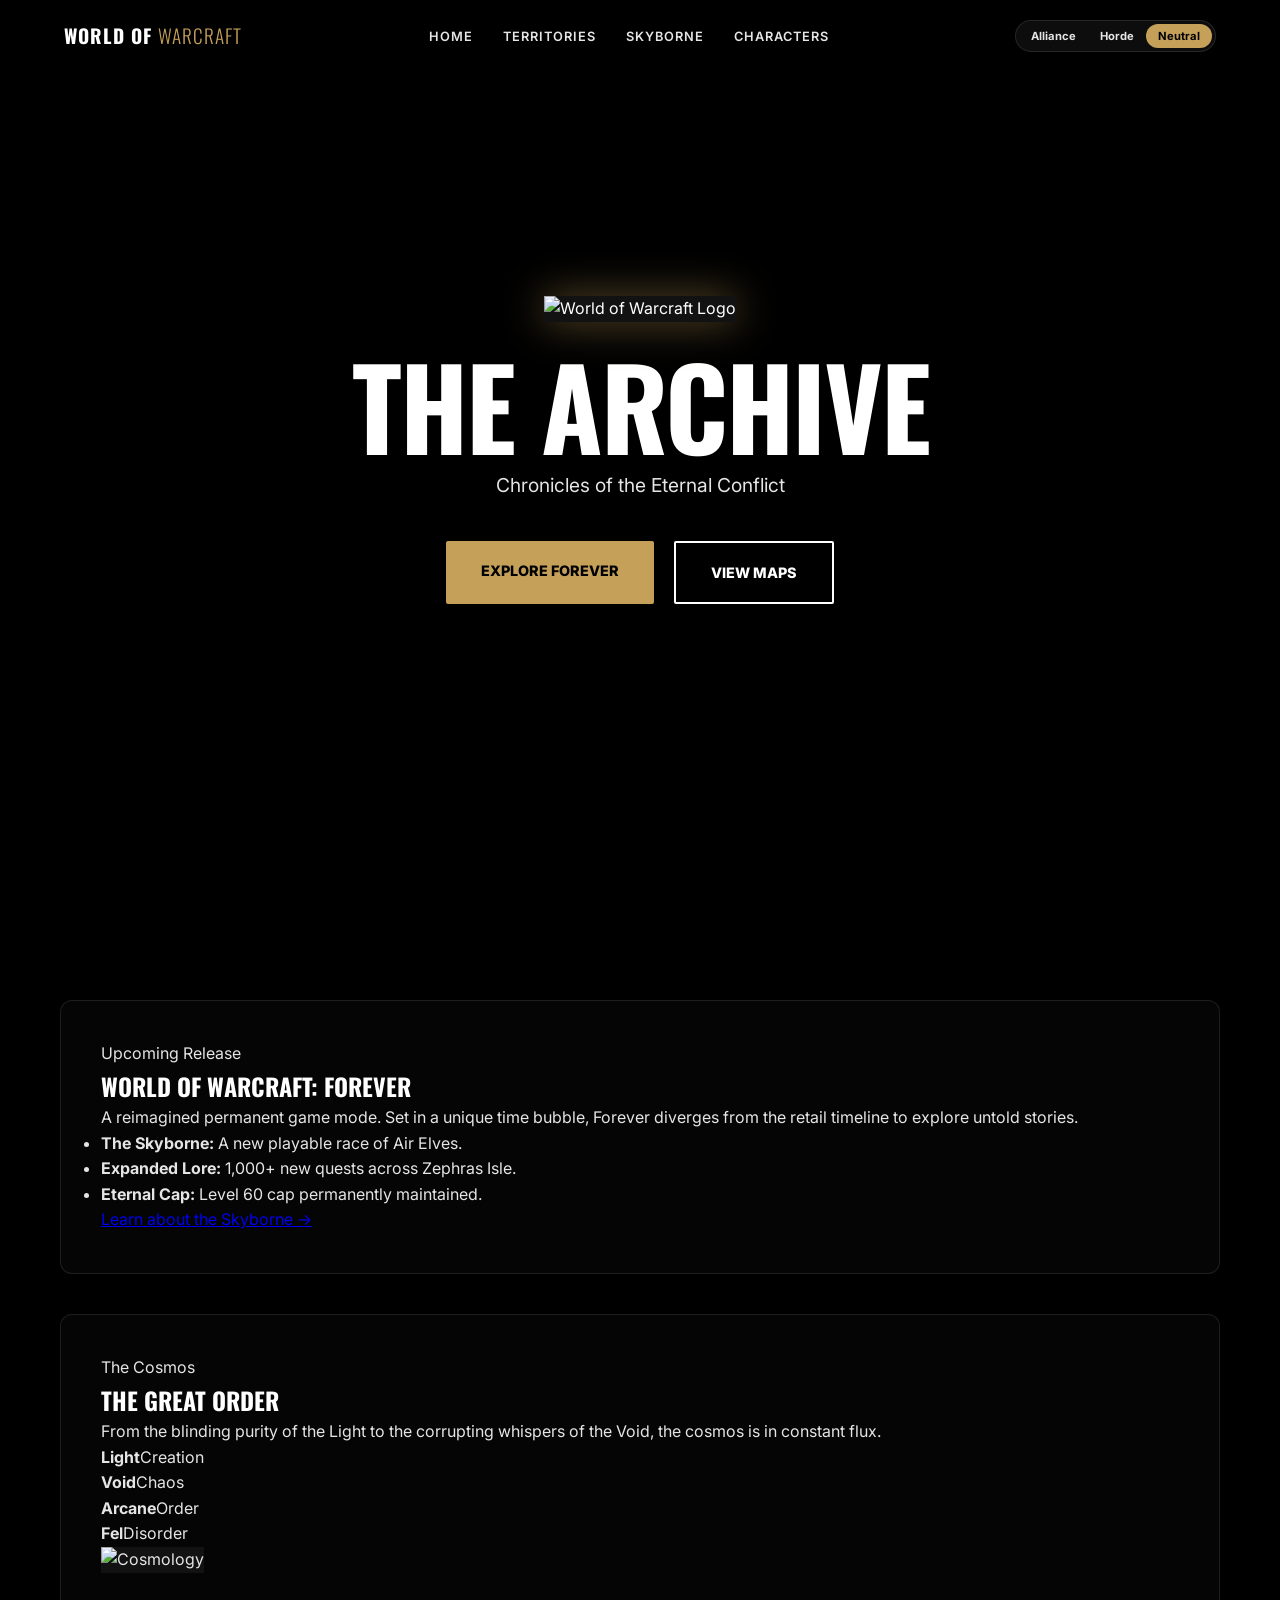
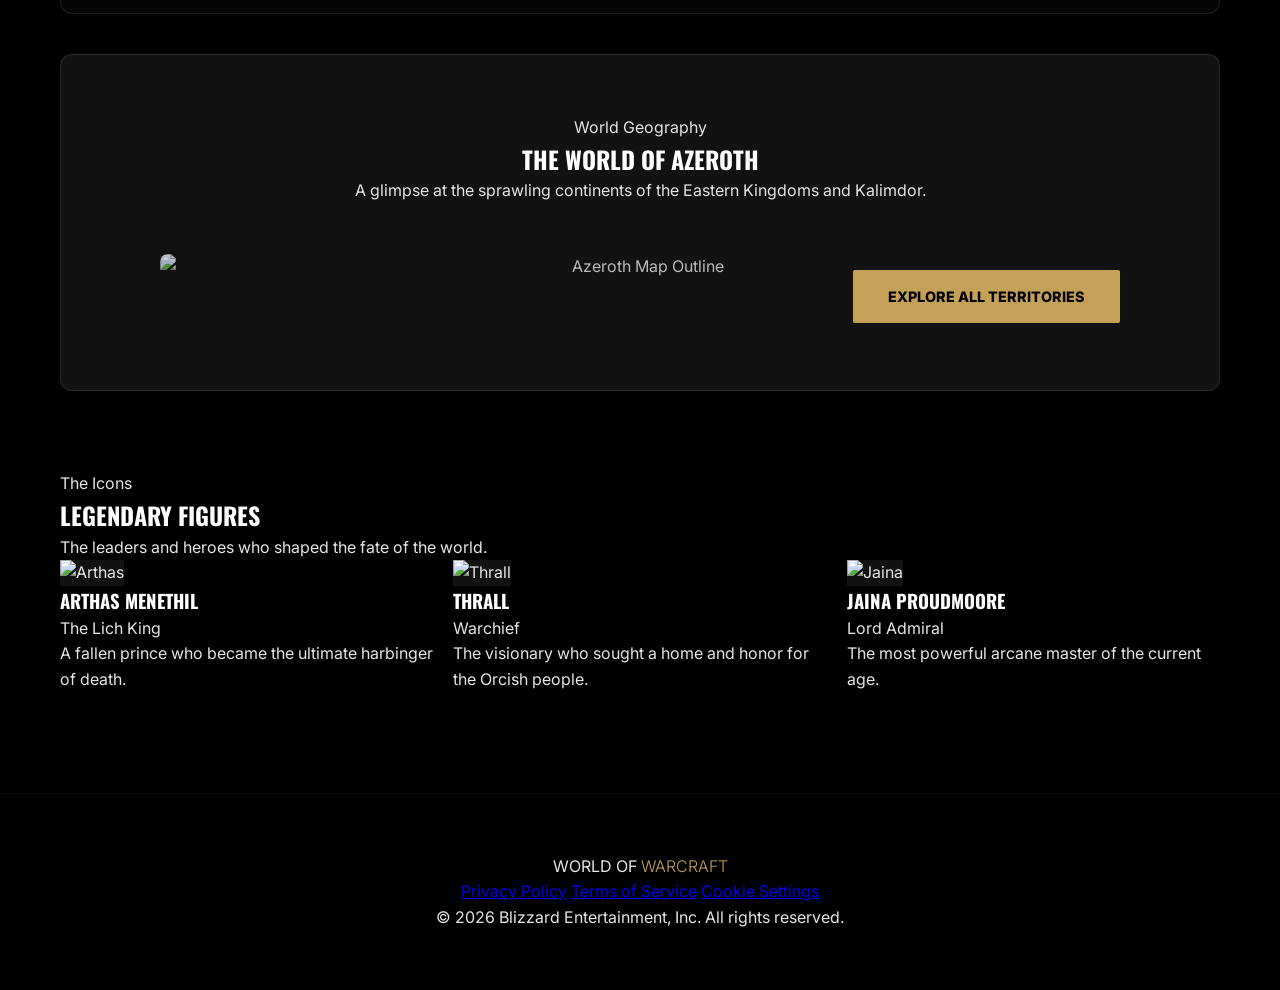
==== commit cfca2be3: "Add files via upload" ====
--- a/index.html
+++ b/index.html
@@ -27,6 +27,9 @@
 
     <header class="hero">
         <div class="hero-content">
+            <div class="hero-logo-banner">
+                <img src="https://worldofwarcraft.blizzard.com/static/images/logo-wow.png" alt="World of Warcraft Logo" class="main-logo">
+            </div>
             <h1 class="hero-title">THE ARCHIVE</h1>
             <p class="hero-subtitle">Chronicles of the Eternal Conflict</p>
             <div class="hero-btns">
@@ -49,10 +52,6 @@
                 </ul>
                 <a href="skyborne.html" class="btn-text">Learn about the Skyborne &rarr;</a>
             </div>
-            <div class="feature-image">
-                <!-- High-res cinematic world image -->
-                <img src="https://images.unsplash.com/photo-1506744038136-46286d3//photo-1506744038136-46286d3?q=80&w=800&auto=format&fit=crop" alt="WoW Forever Concept">
-            </div>
         </section>
 
         <section class="feature-row reverse">
@@ -70,6 +69,20 @@
             <div class="feature-image">
                 <!-- Abstract celestial/cosmic image -->
                 <img src="https://images.unsplash.com/photo-1462331940025-496dfbfc85e4?q=80&w=800&auto=format&fit=crop" alt="Cosmology">
+            </div>
+        </section>
+
+        <section class="map-teaser-section">
+            <div class="section-header-center">
+                <span class="category-tag">World Geography</span>
+                <h2>The World of Azeroth</h2>
+                <p>A glimpse at the sprawling continents of the Eastern Kingdoms and Kalimdor.</p>
+            </div>
+            <div class="map-container">
+                <img src="https://images.unsplash.com/photo-1526778548025-fa27156f762c?q=80&w=1200&auto=format&fit=crop" alt="Azeroth Map Outline" class="azeroth-map">
+                <div class="map-overlay">
+                    <a href="maps.html" class="btn-primary">Explore All Territories</a>
+                </div>
             </div>
         </section>
 
--- a/style.css
+++ b/style.css
@@ -143,6 +143,22 @@
                 url('https://images.unsplash.com/photo-1518709268805-4e9042af9f23?q=80&w=2000') center/cover no-repeat fixed;
 }
 
+.hero-logo-banner {
+    margin-bottom: 2rem;
+}
+
+.main-logo {
+    max-width: 500px;
+    width: 90%;
+    filter: drop-shadow(0 0 20px rgba(197, 160, 89, 0.5));
+    animation: logoFadeIn 1.5s ease-out;
+}
+
+@keyframes logoFadeIn {
+    from { opacity: 0; transform: translateY(-20px); }
+    to { opacity: 1; transform: translateY(0); }
+}
+
 .hero-title {
     font-size: clamp(3.5rem, 12vw, 7rem);
     line-height: 0.9;
@@ -210,6 +226,20 @@
     max-width: 1200px;
     margin: 0 auto;
     padding: 100px 20px;
+}
+
+.feature-row {
+    border: 1px solid rgba(255, 255, 255, 0.1);
+    border-radius: 12px;
+    padding: 40px;
+    margin-bottom: 40px;
+    background: rgba(255, 255, 255, 0.02);
+    transition: var(--transition);
+}
+
+.feature-row:hover {
+    border-color: var(--accent);
+    background: rgba(255, 255, 255, 0.04);
 }
 
 .section-header {
@@ -483,6 +513,43 @@
     font-size: 0.8rem;
 }
 
+/* Map Teaser Styles */
+.map-teaser-section {
+    padding: 60px 0;
+    text-align: center;
+    border: 1px solid rgba(255, 255, 255, 0.1);
+    border-radius: 12px;
+    margin-bottom: 80px;
+    background: var(--bg-surface);
+    overflow: hidden;
+}
+
+.map-container {
+    position: relative;
+    width: 100%;
+    max-width: 1000px;
+    margin: 0 auto;
+}
+
+.azeroth-map {
+    width: 100%;
+    height: auto;
+    display: block;
+    border-radius: 8px;
+    opacity: 0.8;
+    transition: var(--transition);
+}
+
+.map-teaser-section:hover .azeroth-map {
+    opacity: 1;
+}
+
+.map-overlay {
+    position: absolute;
+    bottom: 20px;
+    right: 20px;
+}
+
 /* Responsive */
 @media (max-width: 768px) {
     .nav-links { display: none; }
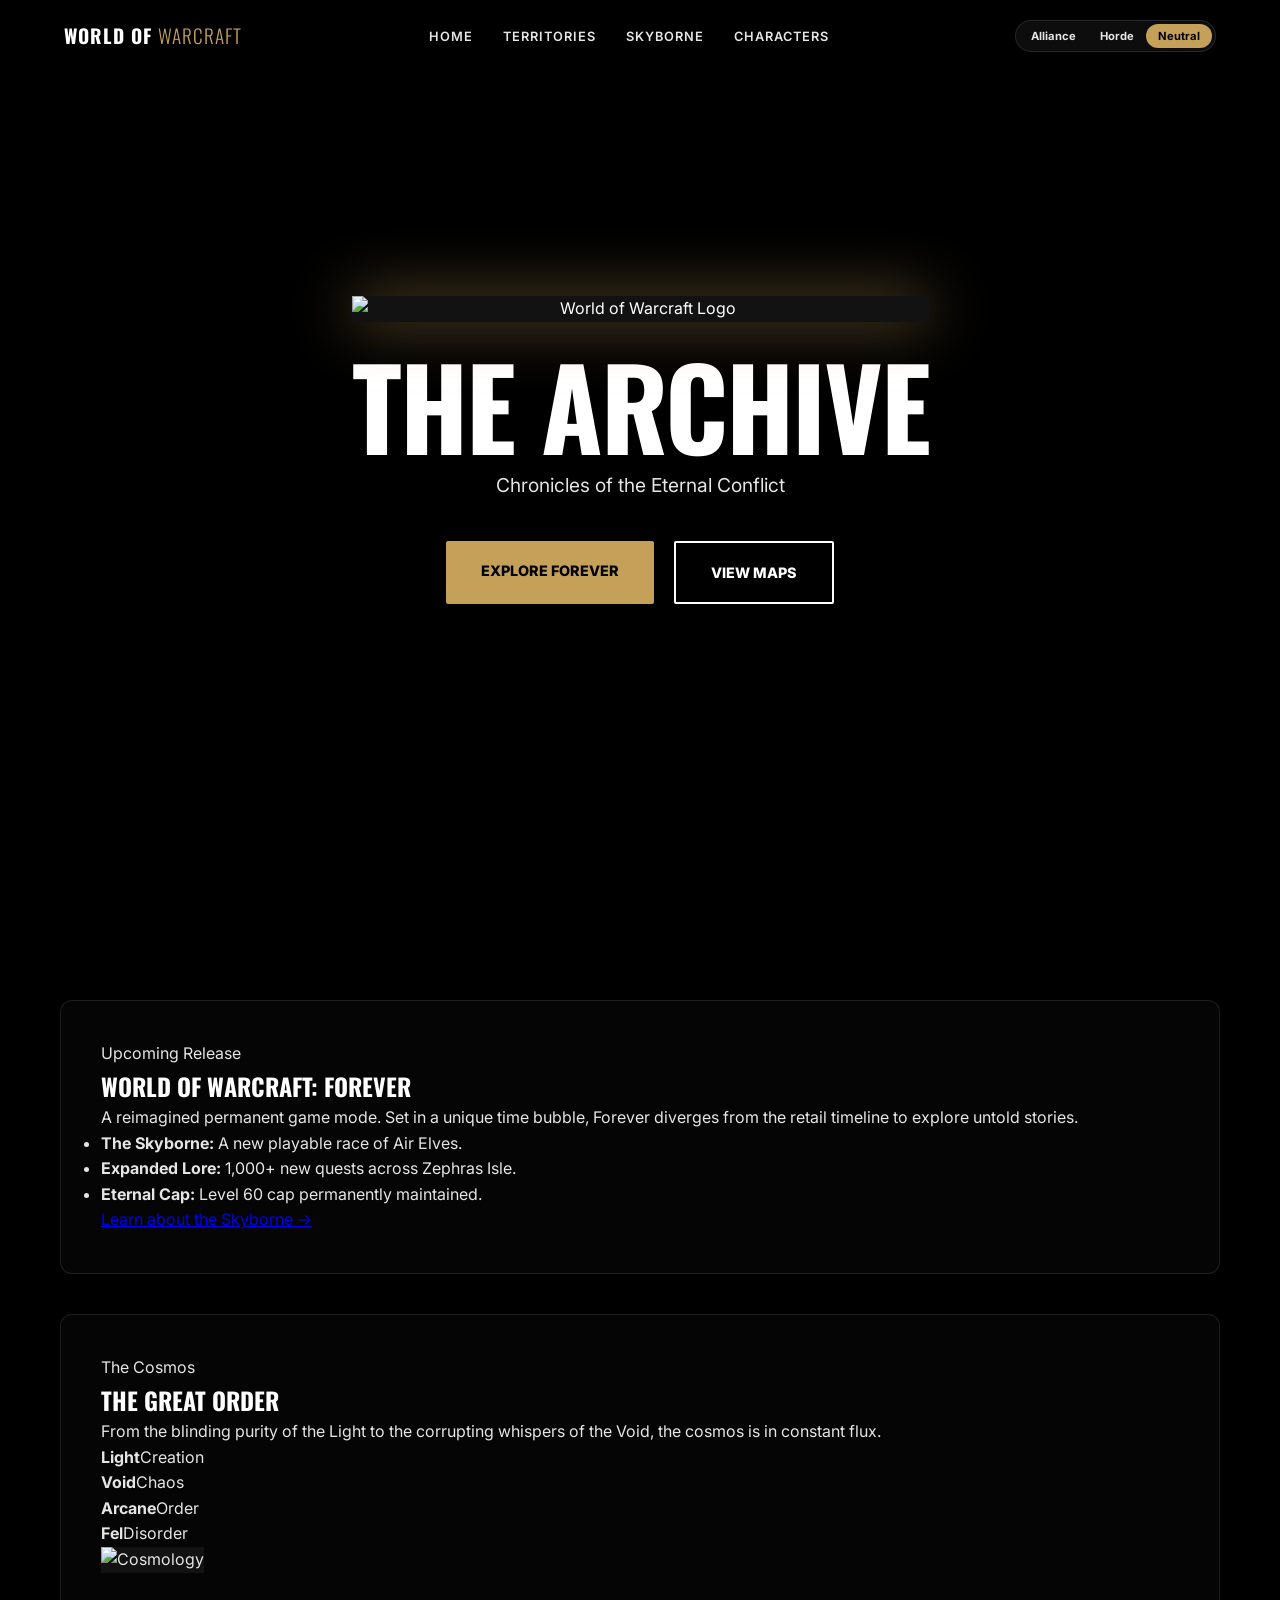
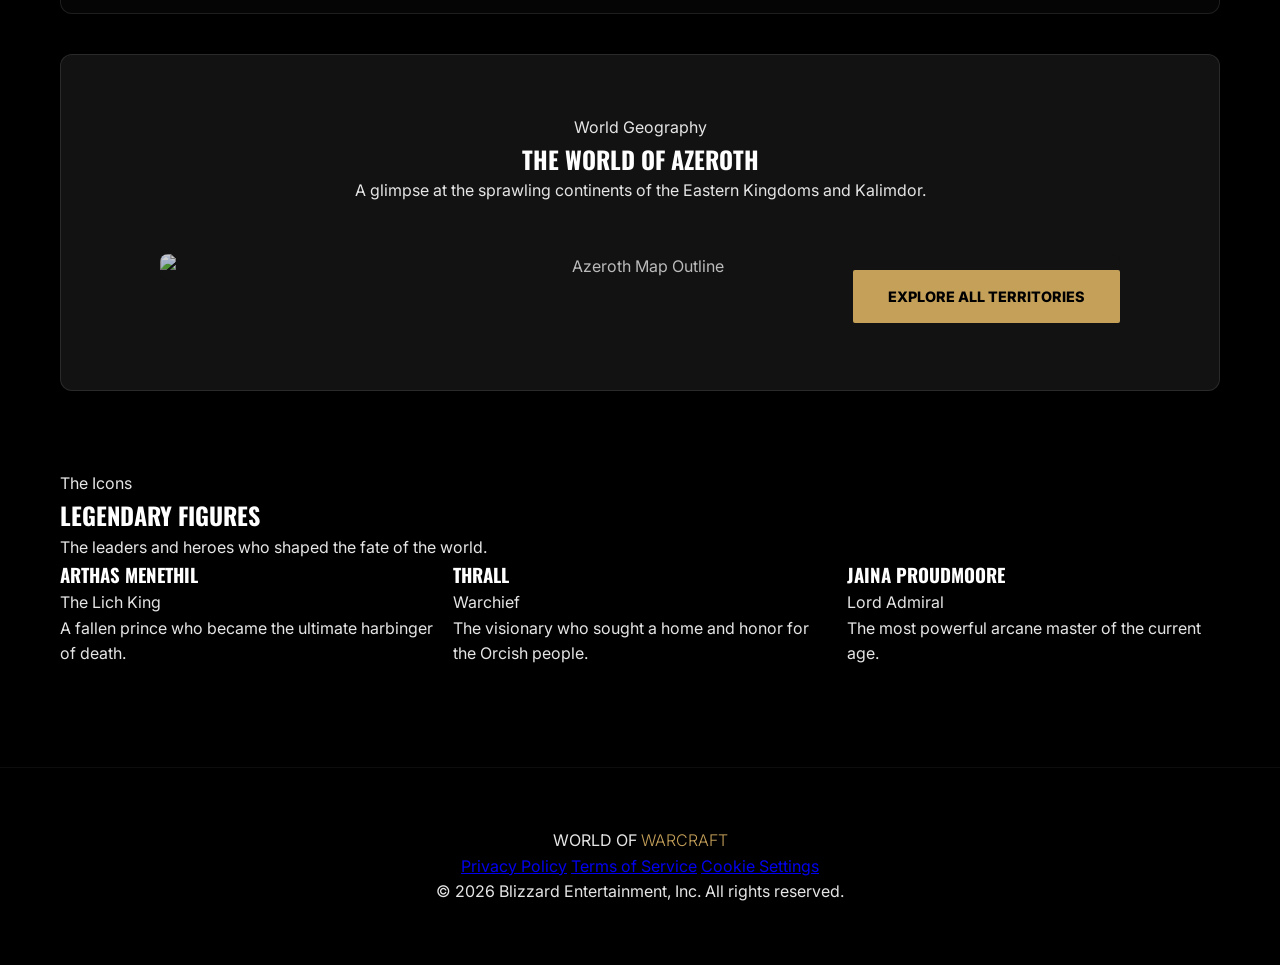
==== commit 6d8a32e3: "Add files via upload" ====
--- a/index.html
+++ b/index.html
@@ -94,8 +94,6 @@
             </div>
             <div class="modern-grid">
                 <div class="character-card">
-                    <!-- Frost/Storm portrait -->
-                    <img src="https://images.unsplash.com/photo-1516912667787-39703967873b?q=80&w=400&auto=format&fit=crop" alt="Arthas" class="char-img">
                     <div class="char-info">
                         <h3>Arthas Menethil</h3>
                         <span class="char-role">The Lich King</span>
@@ -103,8 +101,6 @@
                     </div>
                 </div>
                 <div class="character-card">
-                    <!-- Earth/Strength portrait -->
-                    <img src="https://images.unsplash.com/photo-1507003211169-0a1dd7228f2d?q=80&w=400&auto=format&fit=crop" alt="Thrall" class="char-img">
                     <div class="char-info">
                         <h3>Thrall</h3>
                         <span class="char-role">Warchief</span>
@@ -112,8 +108,6 @@
                     </div>
                 </div>
                 <div class="character-card">
-                    <!-- Arcane/Light portrait -->
-                    <img src="https://images.unsplash.com/photo-1438761681033-120ca78dc0ca?q=80&w=400&auto=format&fit=crop" alt="Jaina" class="char-img">
                     <div class="char-info">
                         <h3>Jaina Proudmoore</h3>
                         <span class="char-role">Lord Admiral</span>
--- a/style.css
+++ b/style.css
@@ -148,10 +148,13 @@
 }
 
 .main-logo {
-    max-width: 500px;
-    width: 90%;
-    filter: drop-shadow(0 0 20px rgba(197, 160, 89, 0.5));
-    animation: logoFadeIn 1.5s ease-out;
+    max-width: 800px;
+    width: 100%;
+    height: auto;
+    filter: drop-shadow(0 0 30px rgba(197, 160, 89, 0.6));
+    animation: logoFadeIn 2s ease-out;
+    margin: 0 auto;
+    display: block;
 }
 
 @keyframes logoFadeIn {
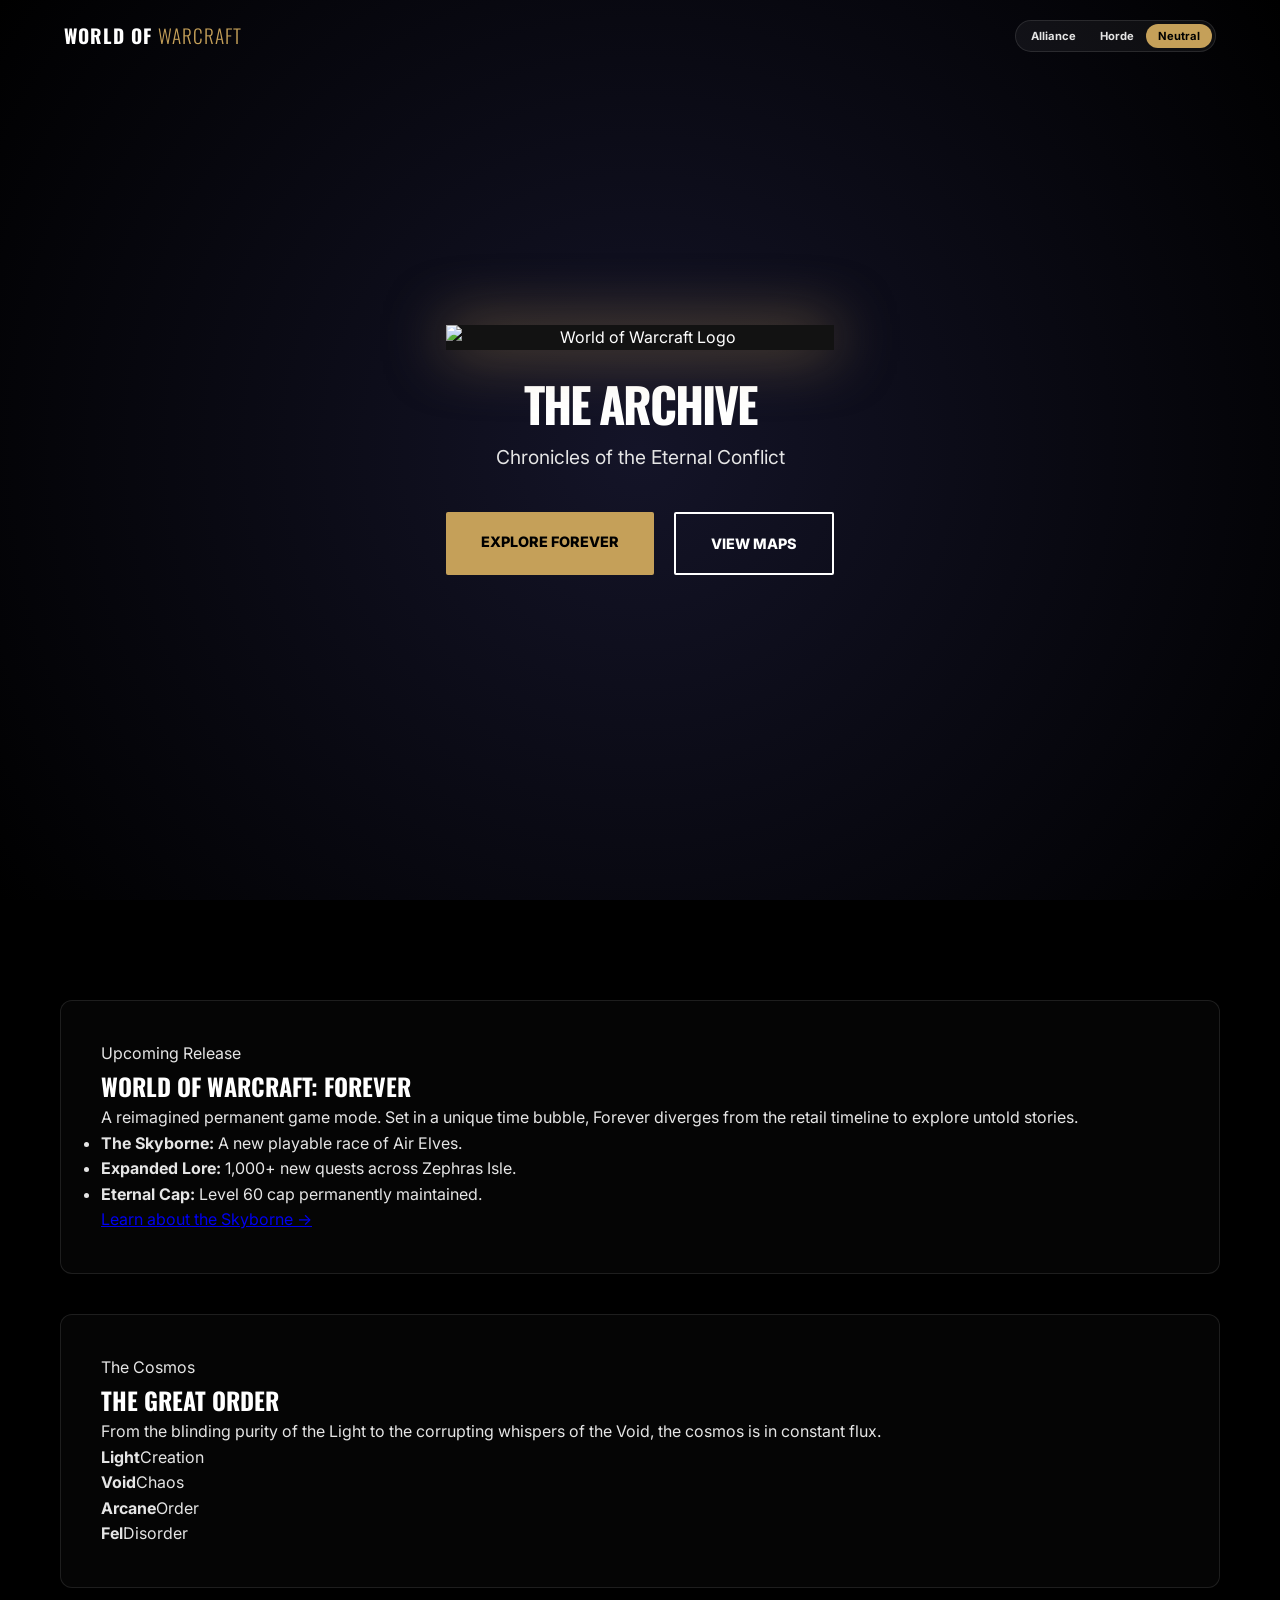
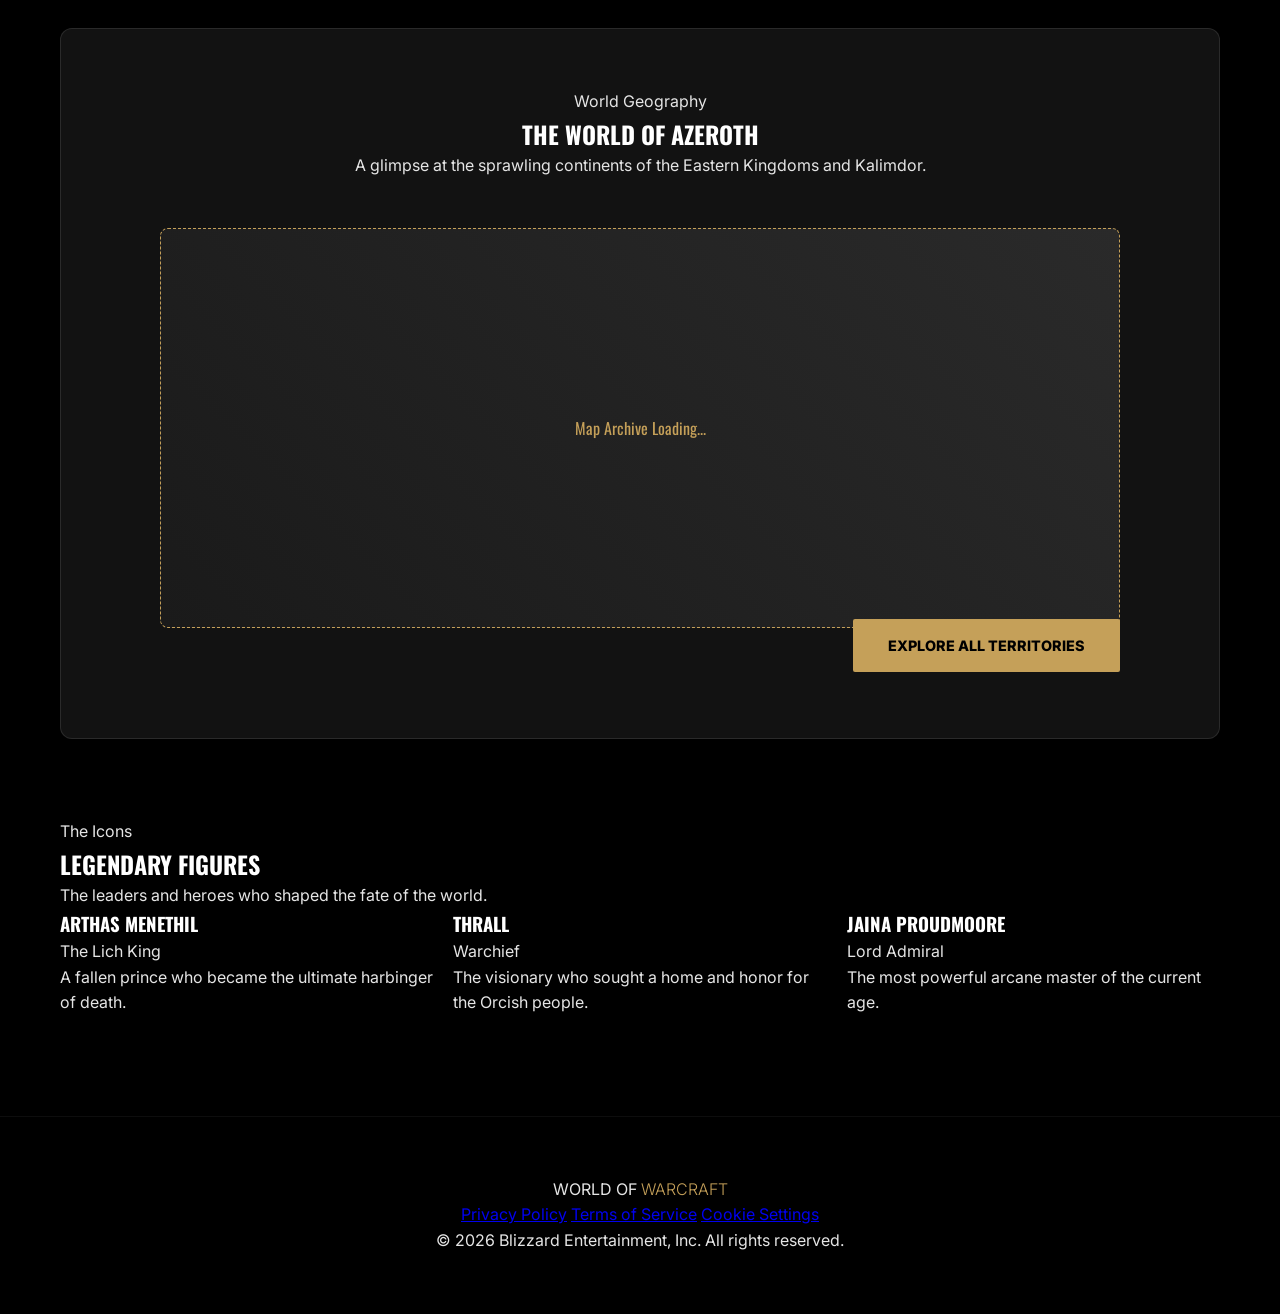
==== commit 5f044187: "Add files via upload" ====
--- a/index.html
+++ b/index.html
@@ -66,10 +66,6 @@
                     <div class="mini-card"><strong>Fel</strong><span>Disorder</span></div>
                 </div>
             </div>
-            <div class="feature-image">
-                <!-- Abstract celestial/cosmic image -->
-                <img src="https://images.unsplash.com/photo-1462331940025-496dfbfc85e4?q=80&w=800&auto=format&fit=crop" alt="Cosmology">
-            </div>
         </section>
 
         <section class="map-teaser-section">
@@ -79,7 +75,9 @@
                 <p>A glimpse at the sprawling continents of the Eastern Kingdoms and Kalimdor.</p>
             </div>
             <div class="map-container">
-                <img src="https://images.unsplash.com/photo-1526778548025-fa27156f762c?q=80&w=1200&auto=format&fit=crop" alt="Azeroth Map Outline" class="azeroth-map">
+                <div class="map-placeholder">
+                    <p>Map Archive Loading...</p>
+                </div>
                 <div class="map-overlay">
                     <a href="maps.html" class="btn-primary">Explore All Territories</a>
                 </div>
--- a/style.css
+++ b/style.css
@@ -139,8 +139,7 @@
     text-align: center;
     color: var(--text-white);
     position: relative;
-    background: linear-gradient(rgba(0,0,0,0.6), rgba(0,0,0,0.9)),
-                url('https://images.unsplash.com/photo-1518709268805-4e9042af9f23?q=80&w=2000') center/cover no-repeat fixed;
+    background: radial-gradient(circle, rgba(20,20,40,1) 0%, rgba(0,0,0,1) 100%);
 }
 
 .hero-logo-banner {
@@ -553,8 +552,18 @@
     right: 20px;
 }
 
-/* Responsive */
-@media (max-width: 768px) {
+.map-placeholder {
+    width: 100%;
+    height: 400px;
+    background: linear-gradient(45deg, #1a1a1a, #2a2a2a);
+    display: flex;
+    align-items: center;
+    justify-content: center;
+    border-radius: 8px;
+    color: var(--accent);
+    font-family: 'Oswald', sans-serif;
+    border: 1px dashed var(--accent);
+}
     .nav-links { display: none; }
     .timeline-row { flex-direction: column; gap: 10px; }
     .time-label { text-align: left; }
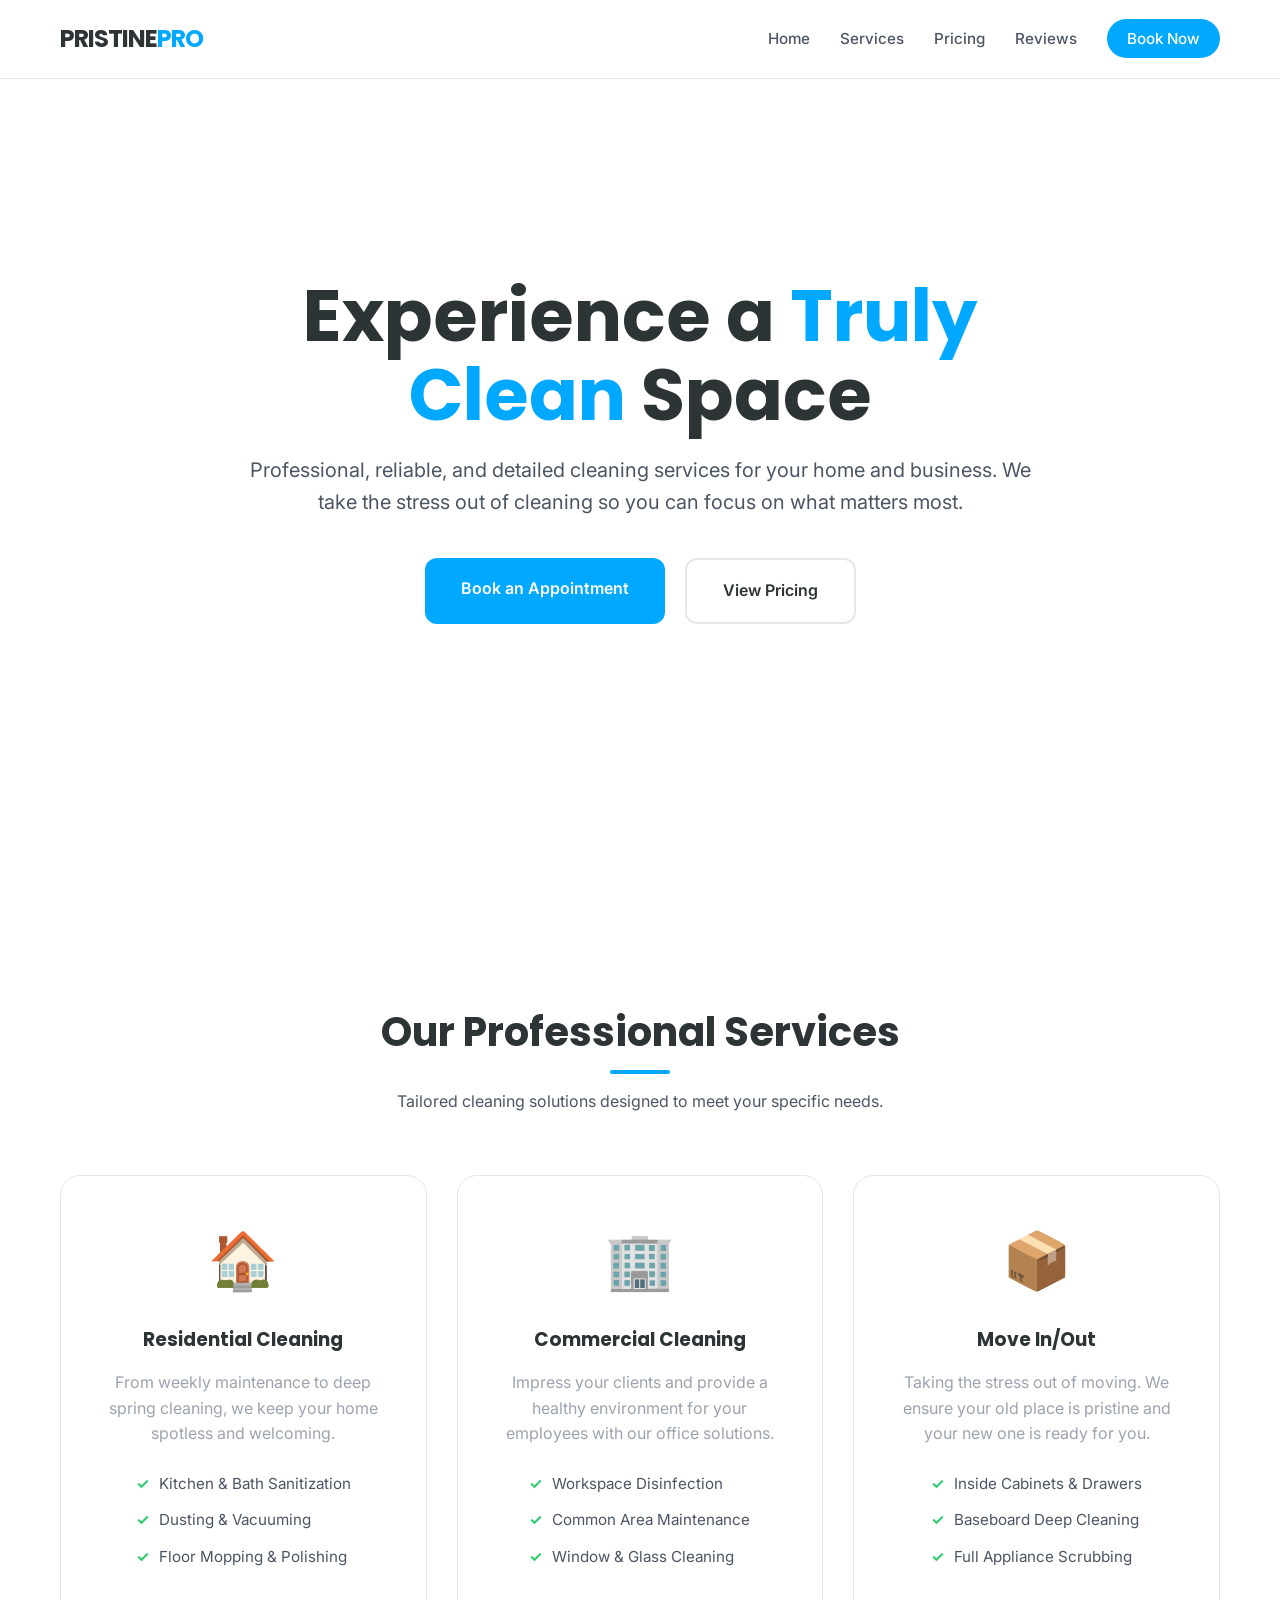
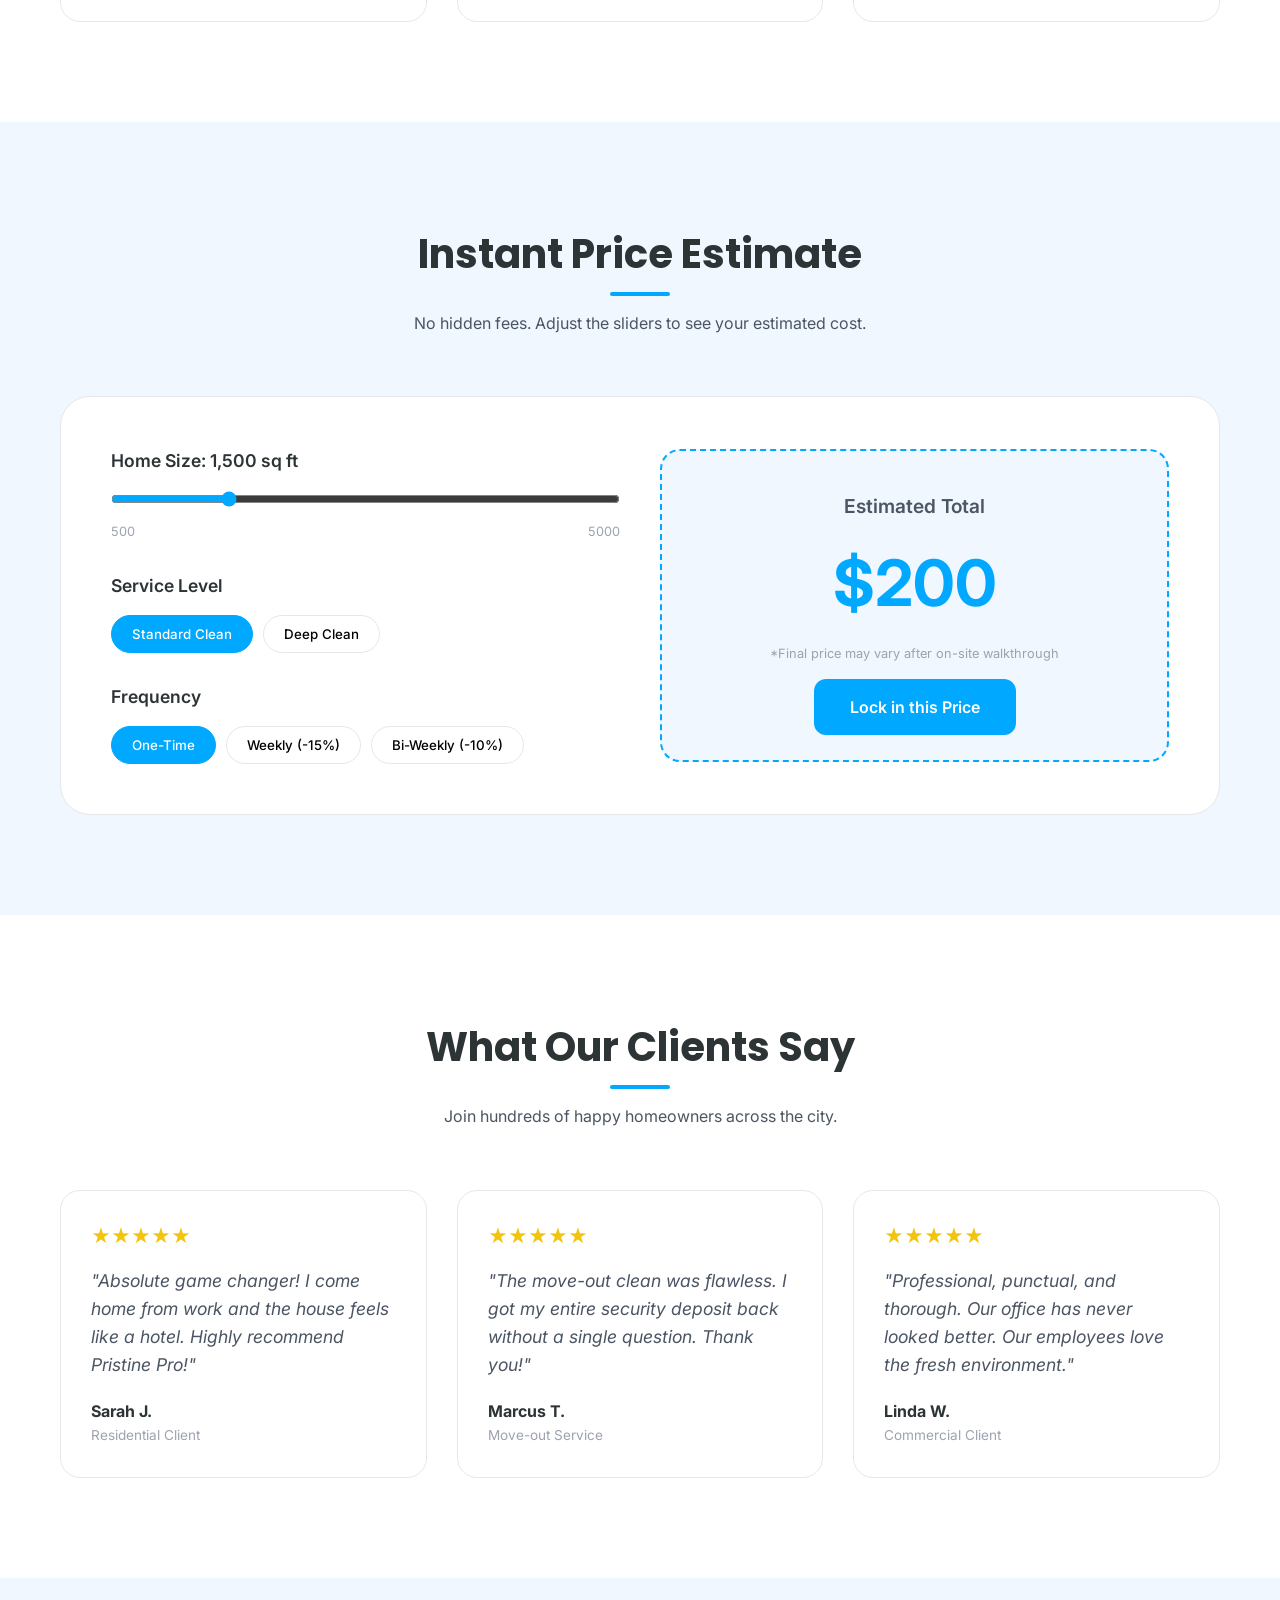
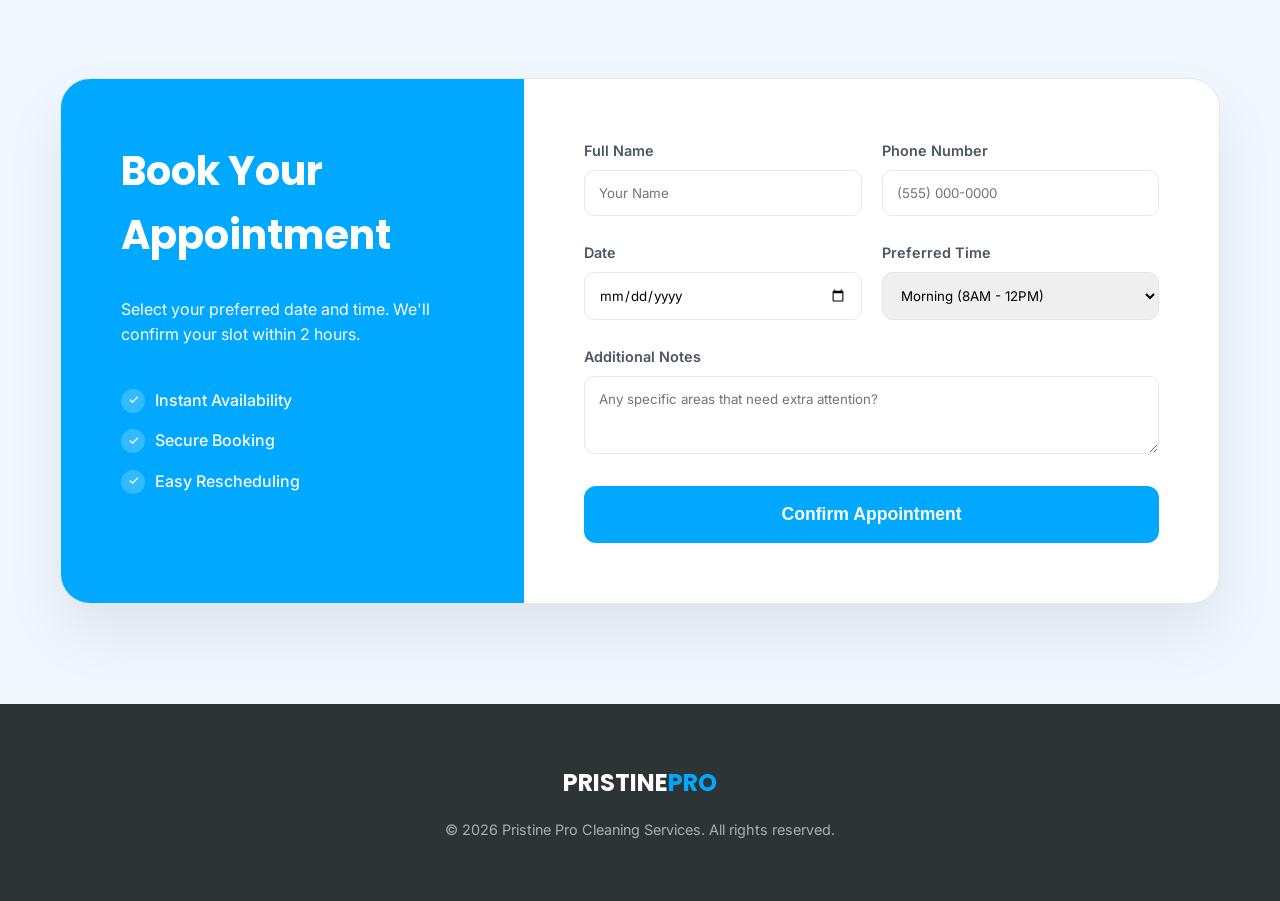
==== commit e4ca881d: "Add files via upload" ====
--- a/index.html
+++ b/index.html
@@ -1,132 +1,220 @@
 <!DOCTYPE html>
-<html lang="en" data-theme="neutral">
+<html lang="en">
 <head>
     <meta charset="UTF-8">
     <meta name="viewport" content="width=device-width, initial-scale=1.0">
-    <title>World of Warcraft | Official Archive</title>
+    <title>Pristine Pro Cleaning | Professional Residential & Commercial Services</title>
     <link rel="stylesheet" href="style.css">
-    <link href="https://fonts.googleapis.com/css2?family=Inter:wght@300;400;600;800&family=Oswald:wght@500;700&display=swap" rel="stylesheet">
+    <link href="https://fonts.googleapis.com/css2?family=Inter:wght@300;400;600;700&family=Poppins:wght@500;700&display=swap" rel="stylesheet">
 </head>
-<body>
+<body class="bright-theme">
 
     <nav id="main-nav">
         <div class="nav-container">
-            <div class="logo">WORLD OF <span class="logo-sub">WARCRAFT</span></div>
+            <div class="logo">PRISTINE<span>PRO</span></div>
             <ul class="nav-links">
-                <li><a href="index.html">Home</a></li>
-                <li><a href="maps.html">Territories</a></li>
-                <li><a href="skyborne.html">Skyborne</a></li>
-                <li><a href="#figures">Characters</a></li>
+                <li><a href="#home">Home</a></li>
+                <li><a href="#services">Services</a></li>
+                <li><a href="#pricing">Pricing</a></li>
+                <li><a href="#reviews">Reviews</a></li>
+                <li><a href="#book" class="btn-nav">Book Now</a></li>
             </ul>
-            <div class="theme-switcher">
-                <button id="alliance-btn" class="faction-pill alliance">Alliance</button>
-                <button id="horde-btn" class="faction-pill horde">Horde</button>
-                <button id="neutral-btn" class="faction-pill neutral">Neutral</button>
-            </div>
-        </nav>
-
-    <header class="hero">
+            <div class="mobile-menu" id="mobile-menu">
+                <span></span>
+                <span></span>
+                <span></span>
+            </div>
+        </div>
+    </nav>
+
+    <header id="home" class="hero">
         <div class="hero-content">
-            <div class="hero-logo-banner">
-                <img src="https://worldofwarcraft.blizzard.com/static/images/logo-wow.png" alt="World of Warcraft Logo" class="main-logo">
-            </div>
-            <h1 class="hero-title">THE ARCHIVE</h1>
-            <p class="hero-subtitle">Chronicles of the Eternal Conflict</p>
+            <h1 class="hero-title">Experience a <span class="highlight">Truly Clean</span> Space</h1>
+            <p>Professional, reliable, and detailed cleaning services for your home and business. We take the stress out of cleaning so you can focus on what matters most.</p>
             <div class="hero-btns">
-                <a href="skyborne.html" class="btn-primary">Explore Forever</a>
-                <a href="maps.html" class="btn-secondary">View Maps</a>
+                <a href="#book" class="btn-primary">Book an Appointment</a>
+                <a href="#pricing" class="btn-secondary">View Pricing</a>
             </div>
         </div>
     </header>
 
-    <main>
-        <section class="feature-row">
-            <div class="feature-text">
-                <span class="category-tag">Upcoming Release</span>
-                <h2 class="feature-title">World of Warcraft: Forever</h2>
-                <p class="feature-desc">A reimagined permanent game mode. Set in a unique time bubble, Forever diverges from the retail timeline to explore untold stories.</p>
-                <ul class="feature-list">
-                    <li><strong>The Skyborne:</strong> A new playable race of Air Elves.</li>
-                    <li><strong>Expanded Lore:</strong> 1,000+ new quests across Zephras Isle.</li>
-                    <li><strong>Eternal Cap:</strong> Level 60 cap permanently maintained.</li>
-                </ul>
-                <a href="skyborne.html" class="btn-text">Learn about the Skyborne &rarr;</a>
-            </div>
-        </section>
-
-        <section class="feature-row reverse">
-            <div class="feature-text">
-                <span class="category-tag">The Cosmos</span>
-                <h2 class="feature-title">The Great Order</h2>
-                <p class="feature-desc">From the blinding purity of the Light to the corrupting whispers of the Void, the cosmos is in constant flux.</p>
-                <div class="cosmo-mini-grid">
-                    <div class="mini-card"><strong>Light</strong><span>Creation</span></div>
-                    <div class="mini-card"><strong>Void</strong><span>Chaos</span></div>
-                    <div class="mini-card"><strong>Arcane</strong><span>Order</span></div>
-                    <div class="mini-card"><strong>Fel</strong><span>Disorder</span></div>
-                </div>
-            </div>
-        </section>
-
-        <section class="map-teaser-section">
-            <div class="section-header-center">
-                <span class="category-tag">World Geography</span>
-                <h2>The World of Azeroth</h2>
-                <p>A glimpse at the sprawling continents of the Eastern Kingdoms and Kalimdor.</p>
-            </div>
-            <div class="map-container">
-                <div class="map-placeholder">
-                    <p>Map Archive Loading...</p>
-                </div>
-                <div class="map-overlay">
-                    <a href="maps.html" class="btn-primary">Explore All Territories</a>
-                </div>
-            </div>
-        </section>
-
-        <section id="figures" class="grid-section">
-            <div class="section-header-center">
-                <span class="category-tag">The Icons</span>
-                <h2>Legendary Figures</h2>
-                <p>The leaders and heroes who shaped the fate of the world.</p>
-            </div>
-            <div class="modern-grid">
-                <div class="character-card">
-                    <div class="char-info">
-                        <h3>Arthas Menethil</h3>
-                        <span class="char-role">The Lich King</span>
-                        <p>A fallen prince who became the ultimate harbinger of death.</p>
-                    </div>
-                </div>
-                <div class="character-card">
-                    <div class="char-info">
-                        <h3>Thrall</h3>
-                        <span class="char-role">Warchief</span>
-                        <p>The visionary who sought a home and honor for the Orcish people.</p>
-                    </div>
-                </div>
-                <div class="character-card">
-                    <div class="char-info">
-                        <h3>Jaina Proudmoore</h3>
-                        <span class="char-role">Lord Admiral</span>
-                        <p>The most powerful arcane master of the current age.</p>
-                    </div>
-                </div>
-            </div>
-        </section>
-    </main>
+    <section id="services" class="services-section">
+        <div class="container">
+            <div class="section-header">
+                <h2 class="title-border">Our Professional Services</h2>
+                <p>Tailored cleaning solutions designed to meet your specific needs.</p>
+            </div>
+            <div class="services-grid">
+                <div class="service-card bordered">
+                    <div class="service-icon">🏠</div>
+                    <h3>Residential Cleaning</h3>
+                    <p>From weekly maintenance to deep spring cleaning, we keep your home spotless and welcoming.</p>
+                    <ul class="service-list">
+                        <li>Kitchen & Bath Sanitization</li>
+                        <li>Dusting & Vacuuming</li>
+                        <li>Floor Mopping & Polishing</li>
+                    </ul>
+                </div>
+                <div class="service-card bordered">
+                    <div class="service-icon">🏢</div>
+                    <h3>Commercial Cleaning</h3>
+                    <p>Impress your clients and provide a healthy environment for your employees with our office solutions.</p>
+                    <ul class="service-list">
+                        <li>Workspace Disinfection</li>
+                        <li>Common Area Maintenance</li>
+                        <li>Window & Glass Cleaning</li>
+                    </ul>
+                </div>
+                <div class="service-card bordered">
+                    <div class="service-icon">📦</div>
+                    <h3>Move In/Out</h3>
+                    <p>Taking the stress out of moving. We ensure your old place is pristine and your new one is ready for you.</p>
+                    <ul class="service-list">
+                        <li>Inside Cabinets & Drawers</li>
+                        <li>Baseboard Deep Cleaning</li>
+                        <li>Full Appliance Scrubbing</li>
+                    </ul>
+                </div>
+            </div>
+        </div>
+    </section>
+
+    <section id="pricing" class="pricing-section">
+        <div class="container">
+            <div class="section-header">
+                <h2 class="title-border">Instant Price Estimate</h2>
+                <p>No hidden fees. Adjust the sliders to see your estimated cost.</p>
+            </div>
+
+            <div class="pricing-interactive-box bordered">
+                <div class="calculator-controls">
+                    <div class="control-group">
+                        <label for="sqft-slider">Home Size: <span id="sqft-value">1,500</span> sq ft</label>
+                        <input type="range" id="sqft-slider" min="500" max="5000" step="100" value="1500">
+                        <div class="slider-labels">
+                            <span>500</span>
+                            <span>5000</span>
+                        </div>
+                    </div>
+
+                    <div class="control-group">
+                        <label>Service Level</label>
+                        <div class="toggle-group">
+                            <button class="toggle-btn active" data-level="standard">Standard Clean</button>
+                            <button class="toggle-btn" data-level="deep">Deep Clean</button>
+                        </div>
+                    </div>
+
+                    <div class="control-group">
+                        <label>Frequency</label>
+                        <div class="toggle-group">
+                            <button class="toggle-btn active" data-freq="once">One-Time</button>
+                            <button class="toggle-btn" data-freq="weekly">Weekly (-15%)</button>
+                            <button class="toggle-btn" data-freq="biweekly">Bi-Weekly (-10%)</button>
+                        </div>
+                    </div>
+                </div>
+
+                <div class="price-display">
+                    <span class="price-label">Estimated Total</span>
+                    <div class="total-amount">$<span id="total-price">0</span></div>
+                    <p class="price-disclaimer">*Final price may vary after on-site walkthrough</p>
+                    <a href="#book" class="btn-primary">Lock in this Price</a>
+                </div>
+            </div>
+        </div>
+    </section>
+
+    <section id="reviews" class="reviews-section">
+        <div class="container">
+            <div class="section-header">
+                <h2 class="title-border">What Our Clients Say</h2>
+                <p>Join hundreds of happy homeowners across the city.</p>
+            </div>
+            <div class="reviews-grid">
+                <div class="review-card bordered">
+                    <div class="stars">★★★★★</div>
+                    <p>"Absolute game changer! I come home from work and the house feels like a hotel. Highly recommend Pristine Pro!"</p>
+                    <div class="reviewer">
+                        <strong class="reviewer-name">Sarah J.</strong>
+                        <span class="reviewer-loc">Residential Client</span>
+                    </div>
+                </div>
+                <div class="review-card bordered">
+                    <div class="stars">★★★★★</div>
+                    <p>"The move-out clean was flawless. I got my entire security deposit back without a single question. Thank you!"</p>
+                    <div class="reviewer">
+                        <strong class="reviewer-name">Marcus T.</strong>
+                        <span class="reviewer-loc">Move-out Service</span>
+                    </div>
+                </div>
+                <div class="review-card bordered">
+                    <div class="stars">★★★★★</div>
+                    <p>"Professional, punctual, and thorough. Our office has never looked better. Our employees love the fresh environment."</p>
+                    <div class="reviewer">
+                        <strong class="reviewer-name">Linda W.</strong>
+                        <span class="reviewer-loc">Commercial Client</span>
+                    </div>
+                </div>
+            </div>
+        </div>
+    </section>
+
+    <section id="book" class="booking-section">
+        <div class="container">
+            <div class="booking-box bordered">
+                <div class="booking-info">
+                    <h2 class="title-border">Book Your Appointment</h2>
+                    <p>Select your preferred date and time. We'll confirm your slot within 2 hours.</p>
+                    <div class="booking-features">
+                        <div class="feat"><span>✓</span> Instant Availability</div>
+                        <div class="feat"><span>✓</span> Secure Booking</div>
+                        <div class="feat"><span>✓</span> Easy Rescheduling</div>
+                    </div>
+                </div>
+                <div class="booking-form">
+                    <form id="appointment-form">
+                        <div class="form-row">
+                            <div class="form-group">
+                                <label>Full Name</label>
+                                <input type="text" required placeholder="Your Name">
+                            </div>
+                            <div class="form-group">
+                                <label>Phone Number</label>
+                                <input type="tel" required placeholder="(555) 000-0000">
+                            </div>
+                        </div>
+                        <div class="form-row">
+                            <div class="form-group">
+                                <label>Date</label>
+                                <input type="date" id="book-date" required>
+                            </div>
+                            <div class="form-group">
+                                <label>Preferred Time</label>
+                                <select id="book-time" required>
+                                    <option value="morning">Morning (8AM - 12PM)</option>
+                                    <option value="afternoon">Afternoon (12PM - 4PM)</option>
+                                    <option value="evening">Evening (4PM - 8PM)</option>
+                                </select>
+                            </div>
+                        </div>
+                        <div class="form-group">
+                            <label>Additional Notes</label>
+                            <textarea placeholder="Any specific areas that need extra attention?" rows="3"></textarea>
+                        </div>
+                        <button type="submit" class="btn-submit">Confirm Appointment</button>
+                    </form>
+                </div>
+            </div>
+        </div>
+    </section>
 
     <footer>
-        <div class="footer-top">
-            <div class="footer-logo">WORLD OF <span class="logo-sub">WARCRAFT</span></div>
-            <div class="footer-links">
-                <a href="#">Privacy Policy</a>
-                <a href="#">Terms of Service</a>
-                <a href="#">Cookie Settings</a>
-            </div>
-        </div>
-        <div class="footer-bottom">
-            <p>&copy; 2026 Blizzard Entertainment, Inc. All rights reserved.</p>
+        <div class="container">
+            <div class="footer-content">
+                <div class="footer-logo">PRISTINE<span>PRO</span></div>
+                <p>&copy; 2026 Pristine Pro Cleaning Services. All rights reserved.</p>
+            </div>
         </div>
     </footer>
 
--- a/style.css
+++ b/style.css
@@ -1,26 +1,14 @@
-/* Blizzard-Inspired Modern Layout - Azeroth Archive */
-
 :root {
-    /* Core Palette - Deep Dark Gaming */
-    --bg-black: #000000;
-    --bg-surface: #121212;
-    --bg-surface-hover: #1a1a1a;
-    --text-white: #ffffff;
-    --text-main: #e5e5e5;
-    --text-dim: #777777;
-    --accent: #C5A059; /* Default WoW Gold */
-    --transition: all 0.3s cubic-bezier(0.25, 0.8, 0.25, 1);
-}
-
-/* High-Saturation Faction Overrides */
-[data-theme="alliance"] {
-    --accent: #00a2ff;
-    --bg-surface: #050c1a;
-}
-
-[data-theme="horde"] {
-    --accent: #ff3c3c;
-    --bg-surface: #1a0505;
+    --primary: #00a8ff;
+    --primary-dark: #0086cc;
+    --secondary: #2ecc71;
+    --dark: #2d3436;
+    --light: #f0f7ff;
+    --white: #ffffff;
+    --text-main: #4b5563;
+    --text-muted: #9ca3af;
+    --border-color: #e5e7eb;
+    --transition: all 0.3s cubic-bezier(0.4, 0, 0.2, 1);
 }
 
 * {
@@ -31,17 +19,21 @@
 
 body {
     font-family: 'Inter', sans-serif;
-    background-color: var(--bg-black);
     color: var(--text-main);
     line-height: 1.6;
-    transition: background-color 0.5s ease;
-}
-
-/* Typography */
-h1, h2, h3, h4, .logo {
-    font-family: 'Oswald', sans-serif;
-    text-transform: uppercase;
-    color: var(--text-white);
+    background-color: var(--white);
+    scroll-behavior: smooth;
+}
+
+h1, h2, h3 {
+    font-family: 'Poppins', sans-serif;
+    color: var(--dark);
+}
+
+.container {
+    max-width: 1200px;
+    margin: 0 auto;
+    padding: 0 20px;
 }
 
 /* Navigation */
@@ -49,136 +41,104 @@
     position: fixed;
     top: 0;
     width: 100%;
+    background: rgba(255, 255, 255, 0.95);
     z-index: 1000;
-    transition: var(--transition);
     padding: 20px 0;
+    transition: var(--transition);
+    backdrop-filter: blur(10px);
+    border-bottom: 1px solid var(--border-color);
 }
 
 nav.scrolled {
-    background-color: rgba(0, 0, 0, 0.95);
     padding: 10px 0;
-    border-bottom: 1px solid rgba(255, 255, 255, 0.1);
-    backdrop-filter: blur(15px);
 }
 
 .nav-container {
-    max-width: 1400px;
+    max-width: 1200px;
     margin: 0 auto;
     display: flex;
     justify-content: space-between;
     align-items: center;
-    padding: 0 5%;
+    padding: 0 20px;
 }
 
 .logo {
-    font-size: 1.2rem;
+    font-family: 'Poppins', sans-serif;
     font-weight: 700;
-    letter-spacing: 1px;
-}
-
-.logo-sub {
-    color: var(--accent);
-    font-weight: 300;
+    font-size: 1.5rem;
+    color: var(--dark);
+    letter-spacing: -1px;
+}
+
+.logo span {
+    color: var(--primary);
 }
 
 .nav-links {
     display: flex;
     list-style: none;
+    align-items: center;
 }
 
 .nav-links li {
-    margin: 0 15px;
+    margin-left: 30px;
 }
 
 .nav-links a {
     text-decoration: none;
     color: var(--text-main);
-    font-size: 0.8rem;
-    font-weight: 600;
-    text-transform: uppercase;
-    transition: var(--transition);
-    letter-spacing: 1px;
+    font-weight: 500;
+    transition: var(--transition);
+    font-size: 0.95rem;
 }
 
 .nav-links a:hover {
-    color: var(--accent);
-}
-
-.theme-switcher {
-    display: flex;
-    background: rgba(255, 255, 255, 0.05);
-    padding: 3px;
+    color: var(--primary);
+}
+
+.btn-nav {
+    background: var(--primary);
+    color: var(--white) !important;
+    padding: 10px 20px;
     border-radius: 50px;
-    border: 1px solid rgba(255, 255, 255, 0.1);
-}
-
-.faction-pill {
-    padding: 5px 12px;
-    border: none;
-    background: transparent;
-    color: var(--text-muted);
-    cursor: pointer;
-    font-family: 'Inter', sans-serif;
-    font-size: 0.7rem;
-    font-weight: 700;
-    border-radius: 50px;
-    transition: var(--transition);
-}
-
-.faction-pill.active {
-    background: var(--accent);
-    color: #000;
-}
-
-/* --- HERO SECTION --- */
+}
+
+.btn-nav:hover {
+    background: var(--primary-dark);
+    box-shadow: 0 4px 12px rgba(0, 168, 255, 0.3);
+}
+
+/* Hero Section */
 .hero {
     height: 100vh;
+    background: linear-gradient(rgba(255,255,255,0.7), rgba(255,255,255,0.7)),
+                url('https://images.unsplash.com/photo-1581578731548-2178a9bc39bd?q=80&w=2000') center/cover no-repeat;
     display: flex;
     align-items: center;
     justify-content: center;
     text-align: center;
-    color: var(--text-white);
-    position: relative;
-    background: radial-gradient(circle, rgba(20,20,40,1) 0%, rgba(0,0,0,1) 100%);
-}
-
-.hero-logo-banner {
-    margin-bottom: 2rem;
-}
-
-.main-logo {
+    padding: 0 20px;
+}
+
+.hero-content {
     max-width: 800px;
-    width: 100%;
-    height: auto;
-    filter: drop-shadow(0 0 30px rgba(197, 160, 89, 0.6));
-    animation: logoFadeIn 2s ease-out;
-    margin: 0 auto;
-    display: block;
-}
-
-@keyframes logoFadeIn {
-    from { opacity: 0; transform: translateY(-20px); }
-    to { opacity: 1; transform: translateY(0); }
 }
 
 .hero-title {
-    font-size: clamp(3.5rem, 12vw, 7rem);
-    line-height: 0.9;
-    font-weight: 700;
-    margin-bottom: 1rem;
-    letter-spacing: -2px;
-    text-transform: uppercase;
-}
-
-.hero-title span {
-    color: var(--accent);
-}
-
-.hero-content p {
-    font-size: 1.2rem;
+    font-size: clamp(2.5rem, 8vw, 4.5rem);
+    margin-bottom: 20px;
+    line-height: 1.1;
+    color: var(--dark);
+}
+
+.highlight {
+    color: var(--primary);
+}
+
+.hero p {
+    font-size: 1.25rem;
     color: var(--text-main);
-    max-width: 600px;
-    margin: 0 auto 2.5rem;
+    margin-bottom: 40px;
 }
 
 .hero-btns {
@@ -188,385 +148,442 @@
 }
 
 .btn-primary {
-    background: var(--accent);
-    color: #000;
-    padding: 18px 35px;
+    background: var(--primary);
+    color: var(--white);
+    padding: 18px 36px;
     text-decoration: none;
-    font-weight: 800;
-    text-transform: uppercase;
-    font-size: 0.9rem;
-    transition: var(--transition);
+    font-weight: 600;
+    border-radius: 12px;
+    transition: var(--transition);
+    border: none;
+    cursor: pointer;
+}
+
+.btn-secondary {
+    background: var(--white);
+    color: var(--dark);
+    padding: 18px 36px;
+    text-decoration: none;
+    font-weight: 600;
+    border: 2px solid var(--border-color);
+    border-radius: 12px;
+    transition: var(--transition);
+}
+
+.btn-primary:hover {
+    background: var(--primary-dark);
+    transform: translateY(-3px);
+    box-shadow: 0 8px 20px rgba(0, 168, 255, 0.3);
+}
+
+.btn-secondary:hover {
+    border-color: var(--primary);
+    color: var(--primary);
+}
+
+/* Common Section Styling */
+.section-header {
+    text-align: center;
+    margin-bottom: 60px;
+}
+
+.title-border {
+    font-size: 2.5rem;
+    margin-bottom: 15px;
+    display: inline-block;
+    position: relative;
+    padding-bottom: 10px;
+}
+
+.title-border::after {
+    content: '';
+    position: absolute;
+    bottom: 0;
+    left: 50%;
+    transform: translateX(-50%);
+    width: 60px;
+    height: 4px;
+    background: var(--primary);
     border-radius: 2px;
 }
 
-.btn-secondary {
-    background: transparent;
-    color: var(--text-white);
-    padding: 18px 35px;
-    text-decoration: none;
-    font-weight: 800;
-    text-transform: uppercase;
-    font-size: 0.9rem;
-    border: 2px solid var(--text-white);
-    transition: var(--transition);
-    border-radius: 2px;
-}
-
-.btn-primary:hover {
-    filter: brightness(1.2);
-    transform: scale(1.05);
-}
-
-/* --- COMMON IMAGE STYLING --- */
-img {
-    background-color: var(--bg-surface); /* Fallback color while loading */
-    transition: var(--transition);
-}
-
-/* --- MAIN LAYOUT --- */
-main {
-    max-width: 1200px;
-    margin: 0 auto;
-    padding: 100px 20px;
-}
-
-.feature-row {
-    border: 1px solid rgba(255, 255, 255, 0.1);
-    border-radius: 12px;
+/* Services Section */
+.services-section {
+    padding: 100px 0;
+    background-color: var(--white);
+}
+
+.services-grid {
+    display: grid;
+    grid-template-columns: repeat(auto-fit, minmax(300px, 1fr));
+    gap: 30px;
+}
+
+.service-card {
     padding: 40px;
-    margin-bottom: 40px;
-    background: rgba(255, 255, 255, 0.02);
-    transition: var(--transition);
-}
-
-.feature-row:hover {
-    border-color: var(--accent);
-    background: rgba(255, 255, 255, 0.04);
-}
-
-.section-header {
-    font-size: 2.5rem;
-    margin-bottom: 4rem;
+    border-radius: 20px;
+    transition: var(--transition);
     text-align: center;
-    position: relative;
-}
-
-.section-header::after {
-    content: "";
-    display: block;
-    width: 40px;
-    height: 4px;
-    background: var(--accent);
-    margin: 15px auto 0;
-}
-
-/* Modern Grid */
-.modern-grid {
+}
+
+.bordered {
+    border: 1px solid var(--border-color);
+    background: var(--white);
+}
+
+.service-card:hover {
+    transform: translateY(-10px);
+    border-color: var(--primary);
+    box-shadow: 0 20px 40px rgba(0,0,0,0.05);
+}
+
+.service-icon {
+    font-size: 3.5rem;
+    margin-bottom: 20px;
+}
+
+.service-card h3 {
+    margin-bottom: 15px;
+}
+
+.service-card p {
+    color: var(--text-muted);
+    margin-bottom: 25px;
+}
+
+.service-list {
+    list-style: none;
+    text-align: left;
+    display: inline-block;
+}
+
+.service-list li {
+    margin-bottom: 12px;
+    font-size: 0.95rem;
+    color: var(--text-main);
+}
+
+.service-list li::before {
+    content: "✓";
+    color: var(--secondary);
+    font-weight: bold;
+    margin-right: 10px;
+}
+
+/* Pricing Interactive Section */
+.pricing-section {
+    padding: 100px 0;
+    background-color: var(--light);
+}
+
+.pricing-interactive-box {
     display: grid;
-    grid-template-columns: repeat(auto-fit, minmax(280px, 1fr));
-    gap: 20px;
-}
-
-.modern-card {
-    background: var(--bg-surface);
-    border-radius: 4px;
-    transition: var(--transition);
-    border: 1px solid rgba(255,255,255,0.05);
-    overflow: hidden;
-}
-
-.card-img {
-    width: 100%;
-    height: 180px;
-    object-fit: cover;
-    transition: var(--transition);
-}
-
-.modern-card-content {
-    padding: 30px;
-}
-
-.accent-bar {
-    width: 30px;
-    height: 4px;
-    background: var(--accent);
-    margin-bottom: 20px;
-}
-
-.modern-card h3 {
-    font-size: 1.5rem;
-    margin-bottom: 15px;
-}
-
-.modern-card p {
-    color: var(--text-dim);
-    font-size: 0.95rem;
-}
-
-.modern-card:hover {
-    background: var(--bg-surface-light);
-    transform: translateY(-5px);
-    border-color: var(--accent);
-}
-
-/* Modern Timeline */
-.modern-timeline {
-    position: relative;
-    max-width: 800px;
-    margin: 0 auto;
-}
-
-.timeline-row {
-    display: flex;
-    margin-bottom: 40px;
+    grid-template-columns: 1fr 1fr;
+    gap: 40px;
+    padding: 50px;
+    border-radius: 30px;
+    background: var(--white);
+    align-items: center;
+}
+
+.calculator-controls {
+    display: flex;
+    flex-direction: column;
     gap: 30px;
 }
 
-.time-label {
-    flex: 0 0 150px;
-    text-align: right;
-    font-family: 'Oswald', sans-serif;
-    color: var(--accent);
-    font-weight: bold;
-    text-transform: uppercase;
-    font-size: 0.9rem;
-    padding-top: 5px;
-}
-
-.time-content {
-    flex: 1;
-    background: var(--bg-surface);
-    padding: 25px;
-    border-radius: 4px;
-    border-left: 4px solid var(--accent);
-}
-
-.time-content h4 {
-    font-size: 1.2rem;
-    margin-bottom: 10px;
-}
-
-.time-content p {
-    color: var(--text-dim);
-    font-size: 0.9rem;
-}
-
-/* Figure Pills */
-.modern-figures {
+.control-group {
     display: flex;
     flex-direction: column;
     gap: 15px;
 }
 
-.figure-pill {
-    background: var(--bg-surface);
-    padding: 20px 30px;
+.control-group label {
+    font-weight: 600;
+    font-size: 1.1rem;
+    color: var(--dark);
+}
+
+/* Slider Styling */
+input[type="range"] {
+    width: 100%;
+    cursor: pointer;
+    accent-color: var(--primary);
+}
+
+.slider-labels {
+    display: flex;
+    justify-content: space-between;
+    font-size: 0.8rem;
+    color: var(--text-muted);
+}
+
+/* Toggle Buttons */
+.toggle-group {
+    display: flex;
+    gap: 10px;
+    flex-wrap: wrap;
+}
+
+.toggle-btn {
+    padding: 10px 20px;
+    border: 1px solid var(--border-color);
+    background: var(--white);
+    border-radius: 50px;
+    cursor: pointer;
+    font-family: inherit;
+    font-weight: 500;
+    transition: var(--transition);
+}
+
+.toggle-btn.active {
+    background: var(--primary);
+    color: var(--white);
+    border-color: var(--primary);
+}
+
+.price-display {
+    text-align: center;
+    padding: 40px;
+    background: var(--light);
+    border-radius: 20px;
+    border: 2px dashed var(--primary);
+}
+
+.price-label {
+    display: block;
+    font-size: 1.2rem;
+    font-weight: 600;
+    margin-bottom: 10px;
+}
+
+.total-amount {
+    font-size: 4rem;
+    font-weight: 700;
+    color: var(--primary);
+    margin-bottom: 10px;
+}
+
+.price-disclaimer {
+    font-size: 0.8rem;
+    color: var(--text-muted);
+    margin-bottom: 30px;
+}
+
+/* Reviews Section */
+.reviews-section {
+    padding: 100px 0;
+}
+
+.reviews-grid {
+    display: grid;
+    grid-template-columns: repeat(auto-fit, minmax(300px, 1fr));
+    gap: 30px;
+}
+
+.review-card {
+    padding: 30px;
+    border-radius: 20px;
+    transition: var(--transition);
+}
+
+.review-card:hover {
+    border-color: var(--primary);
+    transform: scale(1.02);
+}
+
+.stars {
+    color: #f1c40f;
+    font-size: 1.2rem;
+    margin-bottom: 15px;
+}
+
+.review-card p {
+    font-style: italic;
+    margin-bottom: 20px;
+    font-size: 1.1rem;
+}
+
+.reviewer {
+    display: flex;
+    flex-direction: column;
+}
+
+.reviewer-name {
+    font-weight: 700;
+    color: var(--dark);
+}
+
+.reviewer-loc {
+    font-size: 0.85rem;
+    color: var(--text-muted);
+}
+
+/* Booking Section */
+.booking-section {
+    padding: 100px 0;
+    background-color: var(--light);
+}
+
+.booking-box {
+    display: grid;
+    grid-template-columns: 1fr 1.5fr;
+    background: var(--white);
+    border-radius: 30px;
+    overflow: hidden;
+    box-shadow: 0 30px 60px rgba(0,0,0,0.08);
+}
+
+.booking-info {
+    background: var(--primary);
+    color: var(--white);
+    padding: 60px;
+}
+
+.booking-info h2 {
+    color: var(--white);
+    font-size: 2.5rem;
+    margin-bottom: 20px;
+}
+
+.booking-features {
+    margin-top: 40px;
+    display: flex;
+    flex-direction: column;
+    gap: 15px;
+}
+
+.feat {
     display: flex;
     align-items: center;
-    gap: 20px;
-    border-radius: 4px;
-    transition: var(--transition);
-    border: 1px solid rgba(255,255,255,0.05);
-}
-
-.fig-img {
-    width: 70px;
-    height: 70px;
+    gap: 10px;
+    font-weight: 500;
+}
+
+.feat span {
+    background: rgba(255,255,255,0.2);
+    width: 24px;
+    height: 24px;
     border-radius: 50%;
-    object-fit: cover;
-    border: 2px solid var(--accent);
-}
-
-.figure-main {
-    display: flex;
-    flex-direction: column;
-}
-
-.fig-name {
-    font-family: 'Oswald', sans-serif;
-    font-size: 1.4rem;
-    color: var(--text-bright);
-    font-weight: 700;
-}
-
-.fig-role {
-    color: var(--accent);
-    font-size: 0.7rem;
-    font-weight: 700;
-    text-transform: uppercase;
-}
-
-.figure-pill p {
-    color: var(--text-dim);
-    font-size: 0.85rem;
-    margin: 0;
-}
-
-.figure-pill:hover {
-    background: var(--bg-surface-light);
-    border-color: var(--accent);
-}
-
-/* Map Page Styles */
-.page-header {
-    height: 40vh;
     display: flex;
     align-items: center;
     justify-content: center;
-    text-align: center;
-    background: linear-gradient(rgba(0,0,0,0.8), rgba(0,0,0,0.8)),
-                url('https://images.unsplash.com/photo-1526778548025-fa27156f762c?q=80&w=2000') center/cover;
-    color: var(--text-white);
-}
-
-.page-title {
-    font-family: 'Oswald', sans-serif;
-    font-size: 4rem;
-    text-transform: uppercase;
-}
-
-.map-container {
-    max-width: 1200px;
-    margin: 0 auto;
-    padding: 50px 20px;
-}
-
-.map-card {
-    background: var(--bg-surface);
-    border-radius: 12px;
-    overflow: hidden;
-    border: 1px solid rgba(255,255,255,0.1);
-    text-align: center;
-}
-
-.map-header {
-    padding: 30px;
-    font-family: 'Oswald', sans-serif;
-    font-size: 1.5rem;
-    background: rgba(255,255,255,0.05);
-}
-
-.main-map {
-    width: 100%;
-    display: block;
-}
-
-.map-info {
-    padding: 40px;
-}
-
-.map-info h3 {
-    font-family: 'Oswald', sans-serif;
-    font-size: 2rem;
-    margin-bottom: 15px;
-}
-
-.map-info p {
-    margin-bottom: 30px;
-    color: var(--text-muted);
-}
-
-/* Skyborne Page Styles */
-.page-header.skyborne-header {
-    background: linear-gradient(rgba(0,0,0,0.7), rgba(0,0,0,0.7)),
-                url('https://images.unsplash.com/photo-1464802686167-bca797c1456b?q=80&w=2000') center/cover;
-}
-
-.info-split {
+    font-size: 0.8rem;
+}
+
+.booking-form {
+    padding: 60px;
+}
+
+.form-row {
     display: grid;
     grid-template-columns: 1fr 1fr;
-    gap: 50px;
-    align-items: center;
-    padding: 50px 0;
-}
-
-.info-text {
-    padding: 20px;
-}
-
-.themed-img {
+    gap: 20px;
+}
+
+.form-group {
+    margin-bottom: 25px;
+}
+
+.form-group label {
+    display: block;
+    margin-bottom: 8px;
+    font-weight: 600;
+    font-size: 0.9rem;
+}
+
+.form-group input, .form-group select, .form-group textarea {
     width: 100%;
-    border-radius: 8px;
-    box-shadow: 0 20px 40px rgba(0,0,0,0.5);
-}
-
-.cta-banner {
-    background: var(--bg-surface);
-    padding: 60px;
+    padding: 14px;
+    border: 1px solid var(--border-color);
+    border-radius: 10px;
+    font-family: inherit;
+    transition: var(--transition);
+}
+
+.form-group input:focus, .form-group select:focus, .form-group textarea:focus {
+    outline: none;
+    border-color: var(--primary);
+    box-shadow: 0 0 0 4px rgba(0, 168, 255, 0.1);
+}
+
+.btn-submit {
+    background: var(--primary);
+    color: var(--white);
+    width: 100%;
+    padding: 18px;
+    border: none;
     border-radius: 12px;
-    border: 1px solid var(--accent);
-    text-align: center;
+    font-size: 1.1rem;
+    font-weight: 700;
+    cursor: pointer;
+    transition: var(--transition);
+}
+
+.btn-submit:hover {
+    background: var(--primary-dark);
+    transform: translateY(-3px);
 }
 
 /* Footer */
 footer {
     padding: 60px 0;
+    background: var(--dark);
+    color: var(--white);
     text-align: center;
-    border-top: 1px solid rgba(255,255,255,0.05);
-    background: #000;
-}
-
-.footer-content .logo {
-    margin-bottom: 10px;
-}
-
-.footer-content p {
-    color: var(--text-dim);
-    font-size: 0.8rem;
-}
-
-/* Map Teaser Styles */
-.map-teaser-section {
-    padding: 60px 0;
-    text-align: center;
-    border: 1px solid rgba(255, 255, 255, 0.1);
-    border-radius: 12px;
-    margin-bottom: 80px;
-    background: var(--bg-surface);
-    overflow: hidden;
-}
-
-.map-container {
-    position: relative;
-    width: 100%;
-    max-width: 1000px;
-    margin: 0 auto;
-}
-
-.azeroth-map {
-    width: 100%;
-    height: auto;
-    display: block;
-    border-radius: 8px;
-    opacity: 0.8;
-    transition: var(--transition);
-}
-
-.map-teaser-section:hover .azeroth-map {
-    opacity: 1;
-}
-
-.map-overlay {
-    position: absolute;
-    bottom: 20px;
-    right: 20px;
-}
-
-.map-placeholder {
-    width: 100%;
-    height: 400px;
-    background: linear-gradient(45deg, #1a1a1a, #2a2a2a);
-    display: flex;
-    align-items: center;
-    justify-content: center;
-    border-radius: 8px;
-    color: var(--accent);
-    font-family: 'Oswald', sans-serif;
-    border: 1px dashed var(--accent);
-}
-    .nav-links { display: none; }
-    .timeline-row { flex-direction: column; gap: 10px; }
-    .time-label { text-align: left; }
-    .hero-title { font-size: 3rem; }
-    .info-split { grid-template-columns: 1fr; }
-}
+}
+
+.footer-logo {
+    font-family: 'Poppins', sans-serif;
+    font-weight: 700;
+    font-size: 1.5rem;
+    margin-bottom: 15px;
+}
+
+.footer-logo span {
+    color: var(--primary);
+}
+
+footer p {
+    font-size: 0.9rem;
+    opacity: 0.6;
+}
+
+/* Mobile Menu */
+.mobile-menu {
+    display: none;
+    cursor: pointer;
+    flex-direction: column;
+    gap: 5px;
+}
+
+.mobile-menu span {
+    width: 25px;
+    height: 3px;
+    background: var(--dark);
+    transition: var(--transition);
+}
+
+@media (max-width: 992px) {
+    .pricing-interactive-box {
+        grid-template-columns: 1fr;
+    }
+    .booking-box {
+        grid-template-columns: 1fr;
+    }
+}
+
+@media (max-width: 768px) {
+    .nav-links {
+        display: none;
+    }
+    .mobile-menu {
+        display: flex;
+    }
+    .hero h1 {
+        font-size: 2.5rem;
+    }
+    .form-row {
+        grid-template-columns: 1fr;
+    }
+}
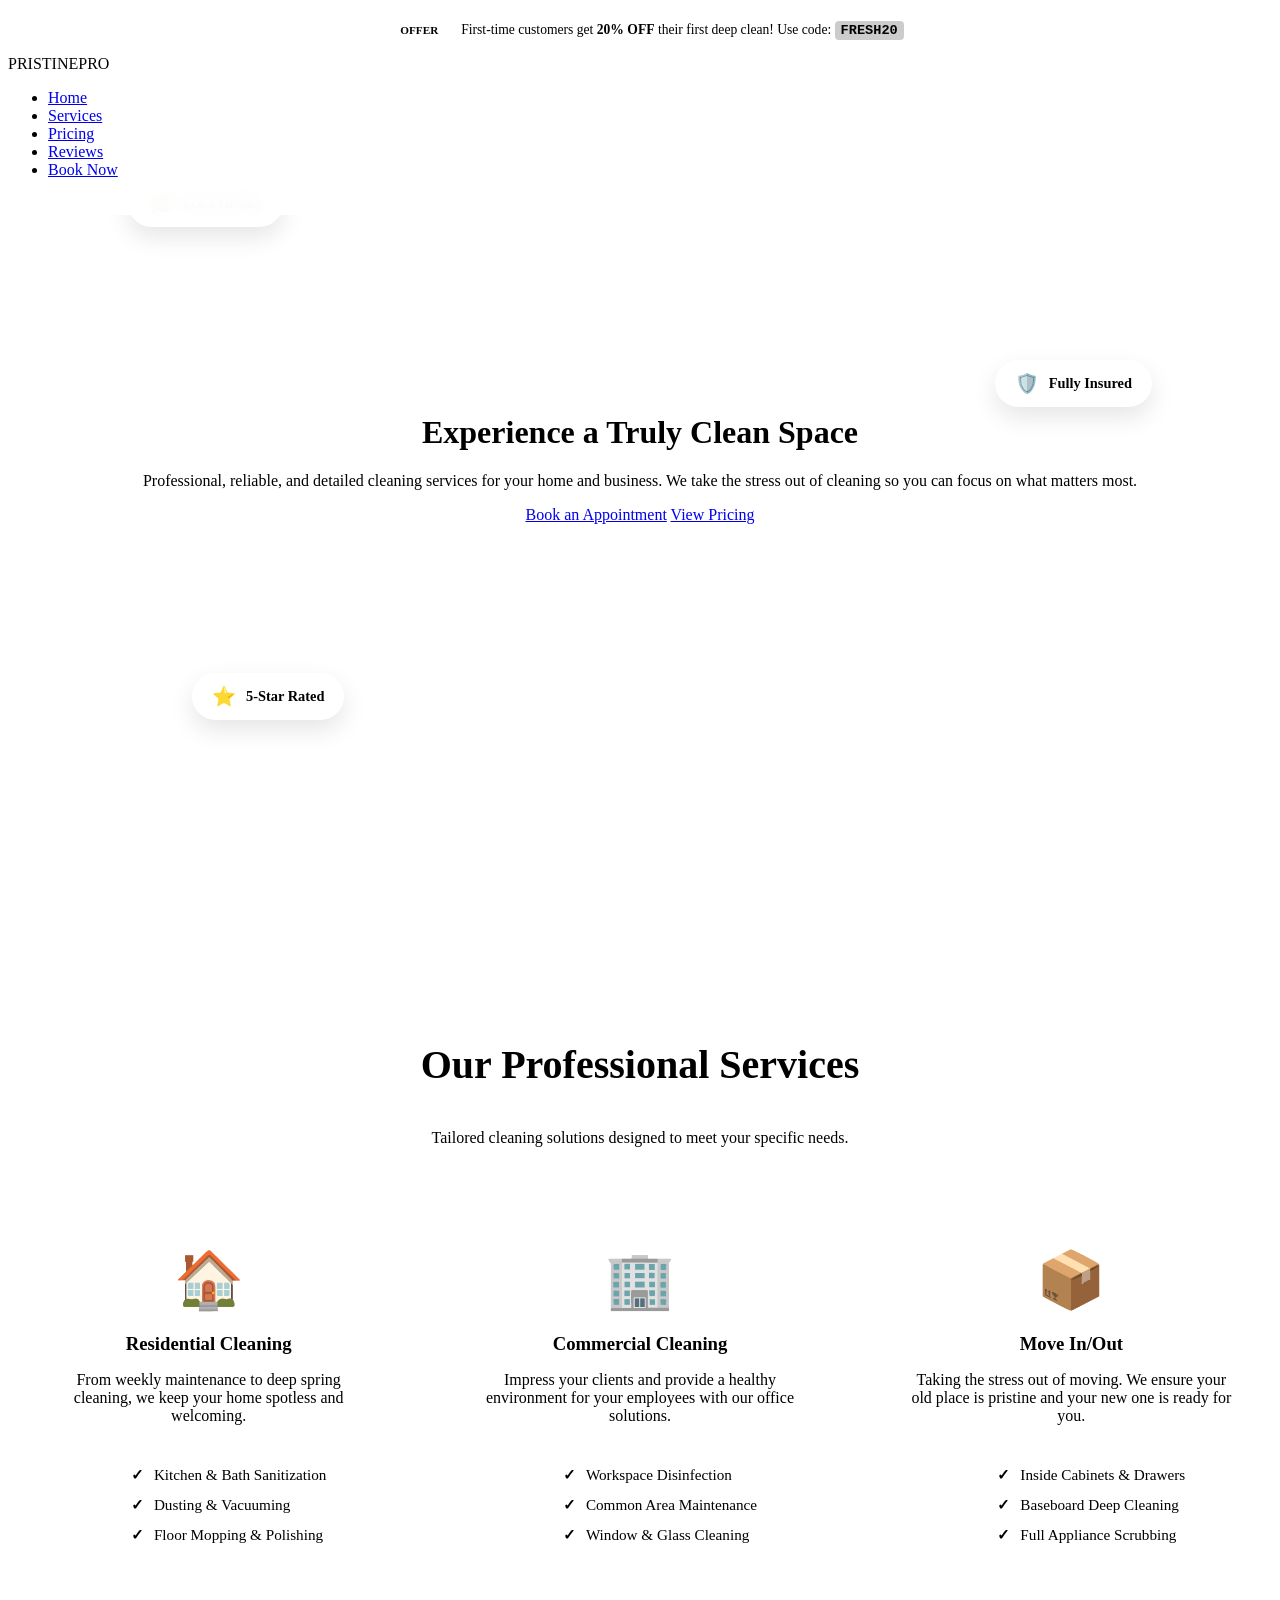
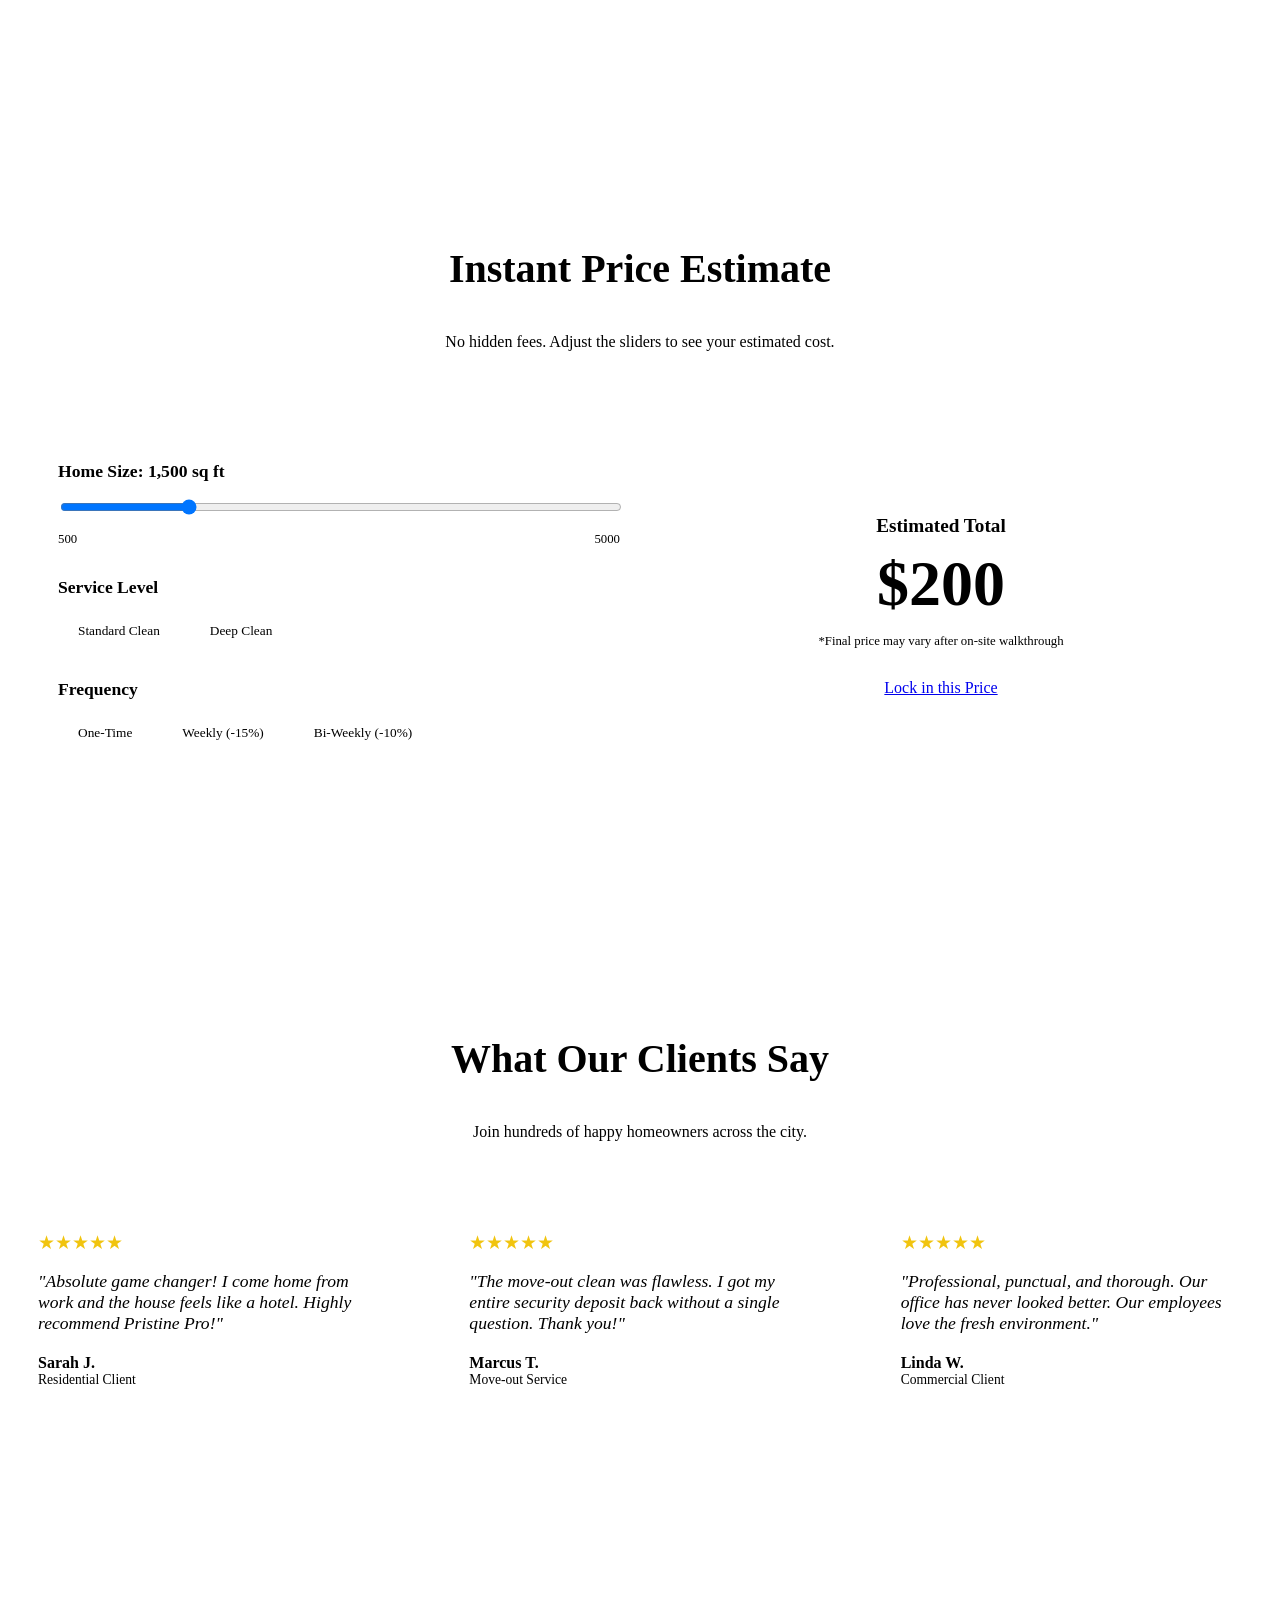
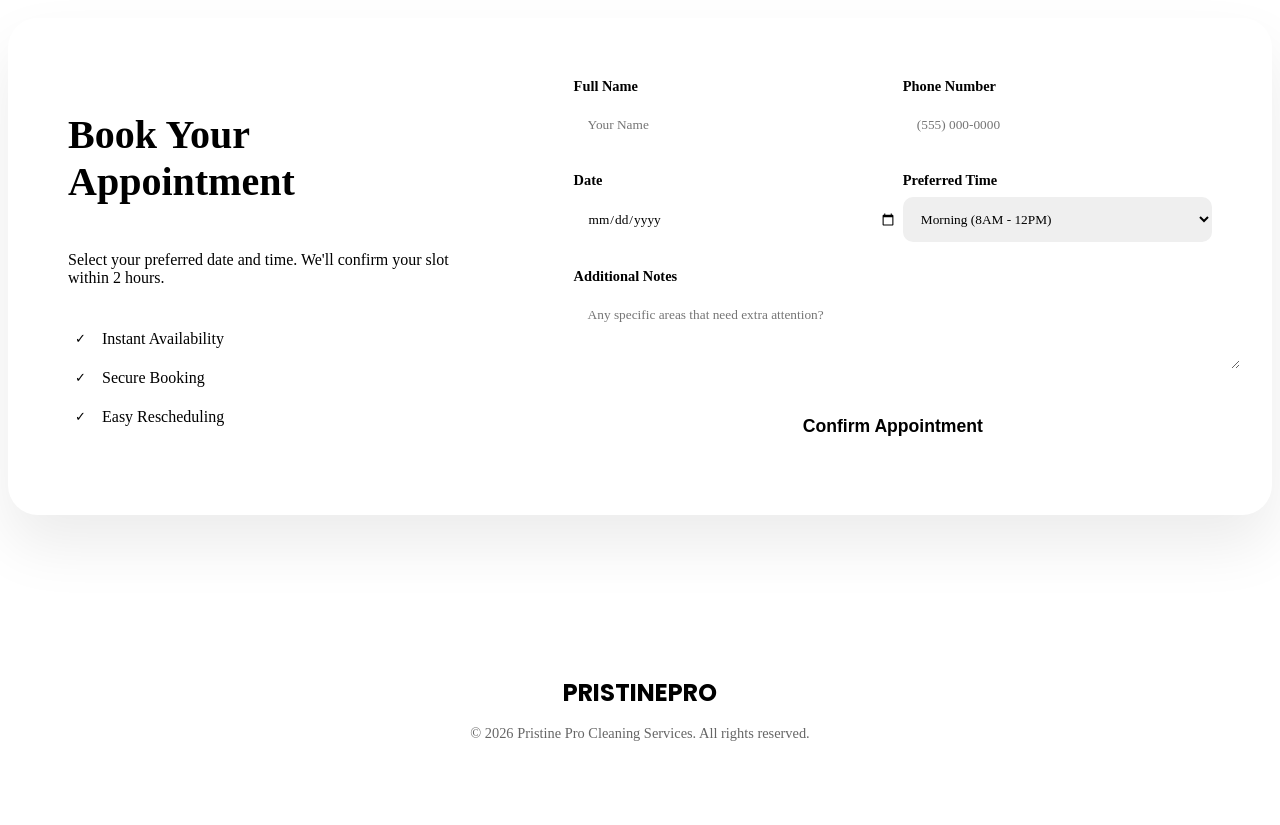
==== commit 4e709803: "Add files via upload" ====
--- a/index.html
+++ b/index.html
@@ -8,6 +8,13 @@
     <link href="https://fonts.googleapis.com/css2?family=Inter:wght@300;400;600;700&family=Poppins:wght@500;700&display=swap" rel="stylesheet">
 </head>
 <body class="bright-theme">
+
+    <div class="announcement-bar">
+        <div class="announcement-content">
+            <span class="announcement-tag">OFFER</span>
+            <p>First-time customers get <strong>20% OFF</strong> their first deep clean! Use code: <span class="promo-code">FRESH20</span></p>
+        </div>
+    </div>
 
     <nav id="main-nav">
         <div class="nav-container">
@@ -28,15 +35,38 @@
     </nav>
 
     <header id="home" class="hero">
+        <!-- Floating Trust Badges -->
+        <div class="trust-badge badge-1">
+            <span class="badge-icon">🌿</span>
+            <span>Eco-Friendly</span>
+        </div>
+        <div class="trust-badge badge-2">
+            <span class="badge-icon">🛡️</span>
+            <span>Fully Insured</span>
+        </div>
+        <div class="trust-badge badge-3">
+            <span class="badge-icon">⭐</span>
+            <span>5-Star Rated</span>
+        </div>
+
         <div class="hero-content">
             <h1 class="hero-title">Experience a <span class="highlight">Truly Clean</span> Space</h1>
             <p>Professional, reliable, and detailed cleaning services for your home and business. We take the stress out of cleaning so you can focus on what matters most.</p>
             <div class="hero-btns">
-                <a href="#book" class="btn-primary">Book an Appointment</a>
+                <a href="#book" class="btn-primary pulse">Book an Appointment</a>
                 <a href="#pricing" class="btn-secondary">View Pricing</a>
             </div>
         </div>
     </header>
+
+    <!-- Live Activity Notification -->
+    <div id="live-activity" class="live-activity">
+        <div class="activity-content">
+            <div class="activity-icon">✨</div>
+            <p id="activity-text">Someone in your area just booked a Deep Clean!</p>
+        </div>
+    </div>
+
 
     <section id="services" class="services-section">
         <div class="container">
--- a/style.css
+++ b/style.css
@@ -1,45 +1,47 @@
-:root {
-    --primary: #00a8ff;
-    --primary-dark: #0086cc;
-    --secondary: #2ecc71;
-    --dark: #2d3436;
-    --light: #f0f7ff;
-    --white: #ffffff;
-    --text-main: #4b5563;
-    --text-muted: #9ca3af;
-    --border-color: #e5e7eb;
-    --transition: all 0.3s cubic-bezier(0.4, 0, 0.2, 1);
-}
-
-* {
-    margin: 0;
-    padding: 0;
-    box-sizing: border-box;
-}
-
-body {
-    font-family: 'Inter', sans-serif;
-    color: var(--text-main);
-    line-height: 1.6;
-    background-color: var(--white);
-    scroll-behavior: smooth;
-}
-
-h1, h2, h3 {
-    font-family: 'Poppins', sans-serif;
-    color: var(--dark);
-}
-
-.container {
-    max-width: 1200px;
-    margin: 0 auto;
-    padding: 0 20px;
-}
-
-/* Navigation */
+/* Announcement Bar */
+.announcement-bar {
+    background: var(--primary);
+    color: var(--white);
+    padding: 8px 0;
+    text-align: center;
+    font-size: 0.85rem;
+    font-weight: 500;
+    position: fixed;
+    top: 0;
+    width: 100%;
+    z-index: 1100;
+    border-bottom: 1px solid rgba(255,255,255,0.2);
+}
+
+.announcement-content {
+    display: flex;
+    align-items: center;
+    justify-content: center;
+    gap: 15px;
+}
+
+.announcement-tag {
+    background: var(--white);
+    color: var(--primary);
+    padding: 2px 8px;
+    border-radius: 4px;
+    font-weight: 800;
+    font-size: 0.7rem;
+    text-transform: uppercase;
+}
+
+.promo-code {
+    background: rgba(0,0,0,0.2);
+    padding: 2px 6px;
+    border-radius: 4px;
+    font-family: monospace;
+    font-weight: 700;
+}
+
+/* Navigation Shift for Announcement Bar */
 nav {
     position: fixed;
-    top: 0;
+    top: 35px; /* Shifted down for announcement bar */
     width: 100%;
     background: rgba(255, 255, 255, 0.95);
     z-index: 1000;
@@ -53,62 +55,37 @@
     padding: 10px 0;
 }
 
-.nav-container {
-    max-width: 1200px;
-    margin: 0 auto;
-    display: flex;
-    justify-content: space-between;
-    align-items: center;
-    padding: 0 20px;
-}
-
-.logo {
-    font-family: 'Poppins', sans-serif;
-    font-weight: 700;
-    font-size: 1.5rem;
-    color: var(--dark);
-    letter-spacing: -1px;
-}
-
-.logo span {
-    color: var(--primary);
-}
-
-.nav-links {
-    display: flex;
-    list-style: none;
-    align-items: center;
-}
-
-.nav-links li {
-    margin-left: 30px;
-}
-
-.nav-links a {
-    text-decoration: none;
-    color: var(--text-main);
-    font-weight: 500;
-    transition: var(--transition);
-    font-size: 0.95rem;
-}
-
-.nav-links a:hover {
-    color: var(--primary);
-}
-
-.btn-nav {
-    background: var(--primary);
-    color: var(--white) !important;
-    padding: 10px 20px;
+/* Floating Trust Badges */
+.trust-badge {
+    position: absolute;
+    background: var(--white);
+    padding: 12px 20px;
     border-radius: 50px;
-}
-
-.btn-nav:hover {
-    background: var(--primary-dark);
-    box-shadow: 0 4px 12px rgba(0, 168, 255, 0.3);
-}
-
-/* Hero Section */
+    display: flex;
+    align-items: center;
+    gap: 10px;
+    font-weight: 600;
+    font-size: 0.9rem;
+    box-shadow: 0 10px 25px rgba(0,0,0,0.1);
+    z-index: 5;
+    animation: float 4s ease-in-out infinite;
+    border: 1px solid var(--border-color);
+}
+
+.badge-icon {
+    font-size: 1.2rem;
+}
+
+.badge-1 { top: 20%; left: 10%; animation-delay: 0s; }
+.badge-2 { top: 40%; right: 10%; animation-delay: 1s; }
+.badge-3 { bottom: 20%; left: 15%; animation-delay: 2s; }
+
+@keyframes float {
+    0%, 100% { transform: translateY(0); }
+    50% { transform: translateY(-20px); }
+}
+
+/* Hero Animations */
 .hero {
     height: 100vh;
     background: linear-gradient(rgba(255,255,255,0.7), rgba(255,255,255,0.7)),
@@ -118,67 +95,62 @@
     justify-content: center;
     text-align: center;
     padding: 0 20px;
-}
-
-.hero-content {
-    max-width: 800px;
-}
-
-.hero-title {
-    font-size: clamp(2.5rem, 8vw, 4.5rem);
-    margin-bottom: 20px;
-    line-height: 1.1;
+    animation: bgZoom 20s linear infinite alternate;
+}
+
+@keyframes bgZoom {
+    from { background-size: 100%; }
+    to { background-size: 110%; }
+}
+
+.pulse {
+    animation: pulseBtn 2s infinite;
+}
+
+@keyframes pulseBtn {
+    0% { box-shadow: 0 0 0 0 rgba(0, 168, 255, 0.7); }
+    70% { box-shadow: 0 0 0 15px rgba(0, 168, 255, 0); }
+    100% { box-shadow: 0 0 0 0 rgba(0, 168, 255, 0); }
+}
+
+/* Live Activity Notification */
+.live-activity {
+    position: fixed;
+    bottom: 20px;
+    left: -400px;
+    background: var(--white);
+    padding: 15px 25px;
+    border-radius: 50px;
+    box-shadow: 0 10px 30px rgba(0,0,0,0.15);
+    display: flex;
+    align-items: center;
+    gap: 15px;
+    z-index: 2000;
+    transition: left 0.5s cubic-bezier(0.175, 0.885, 0.32, 1.275);
+    border: 1px solid var(--primary);
+}
+
+.live-activity.show {
+    left: 20px;
+}
+
+.activity-icon {
+    background: var(--primary);
+    color: var(--white);
+    width: 30px;
+    height: 30px;
+    border-radius: 50%;
+    display: flex;
+    align-items: center;
+    justify-content: center;
+    font-size: 0.8rem;
+}
+
+.activity-content p {
+    margin: 0;
+    font-size: 0.9rem;
+    font-weight: 500;
     color: var(--dark);
-}
-
-.highlight {
-    color: var(--primary);
-}
-
-.hero p {
-    font-size: 1.25rem;
-    color: var(--text-main);
-    margin-bottom: 40px;
-}
-
-.hero-btns {
-    display: flex;
-    gap: 20px;
-    justify-content: center;
-}
-
-.btn-primary {
-    background: var(--primary);
-    color: var(--white);
-    padding: 18px 36px;
-    text-decoration: none;
-    font-weight: 600;
-    border-radius: 12px;
-    transition: var(--transition);
-    border: none;
-    cursor: pointer;
-}
-
-.btn-secondary {
-    background: var(--white);
-    color: var(--dark);
-    padding: 18px 36px;
-    text-decoration: none;
-    font-weight: 600;
-    border: 2px solid var(--border-color);
-    border-radius: 12px;
-    transition: var(--transition);
-}
-
-.btn-primary:hover {
-    background: var(--primary-dark);
-    transform: translateY(-3px);
-    box-shadow: 0 8px 20px rgba(0, 168, 255, 0.3);
-}
-
-.btn-secondary:hover {
-    border-color: var(--primary);
-    color: var(--primary);
 }
 
 /* Common Section Styling */
